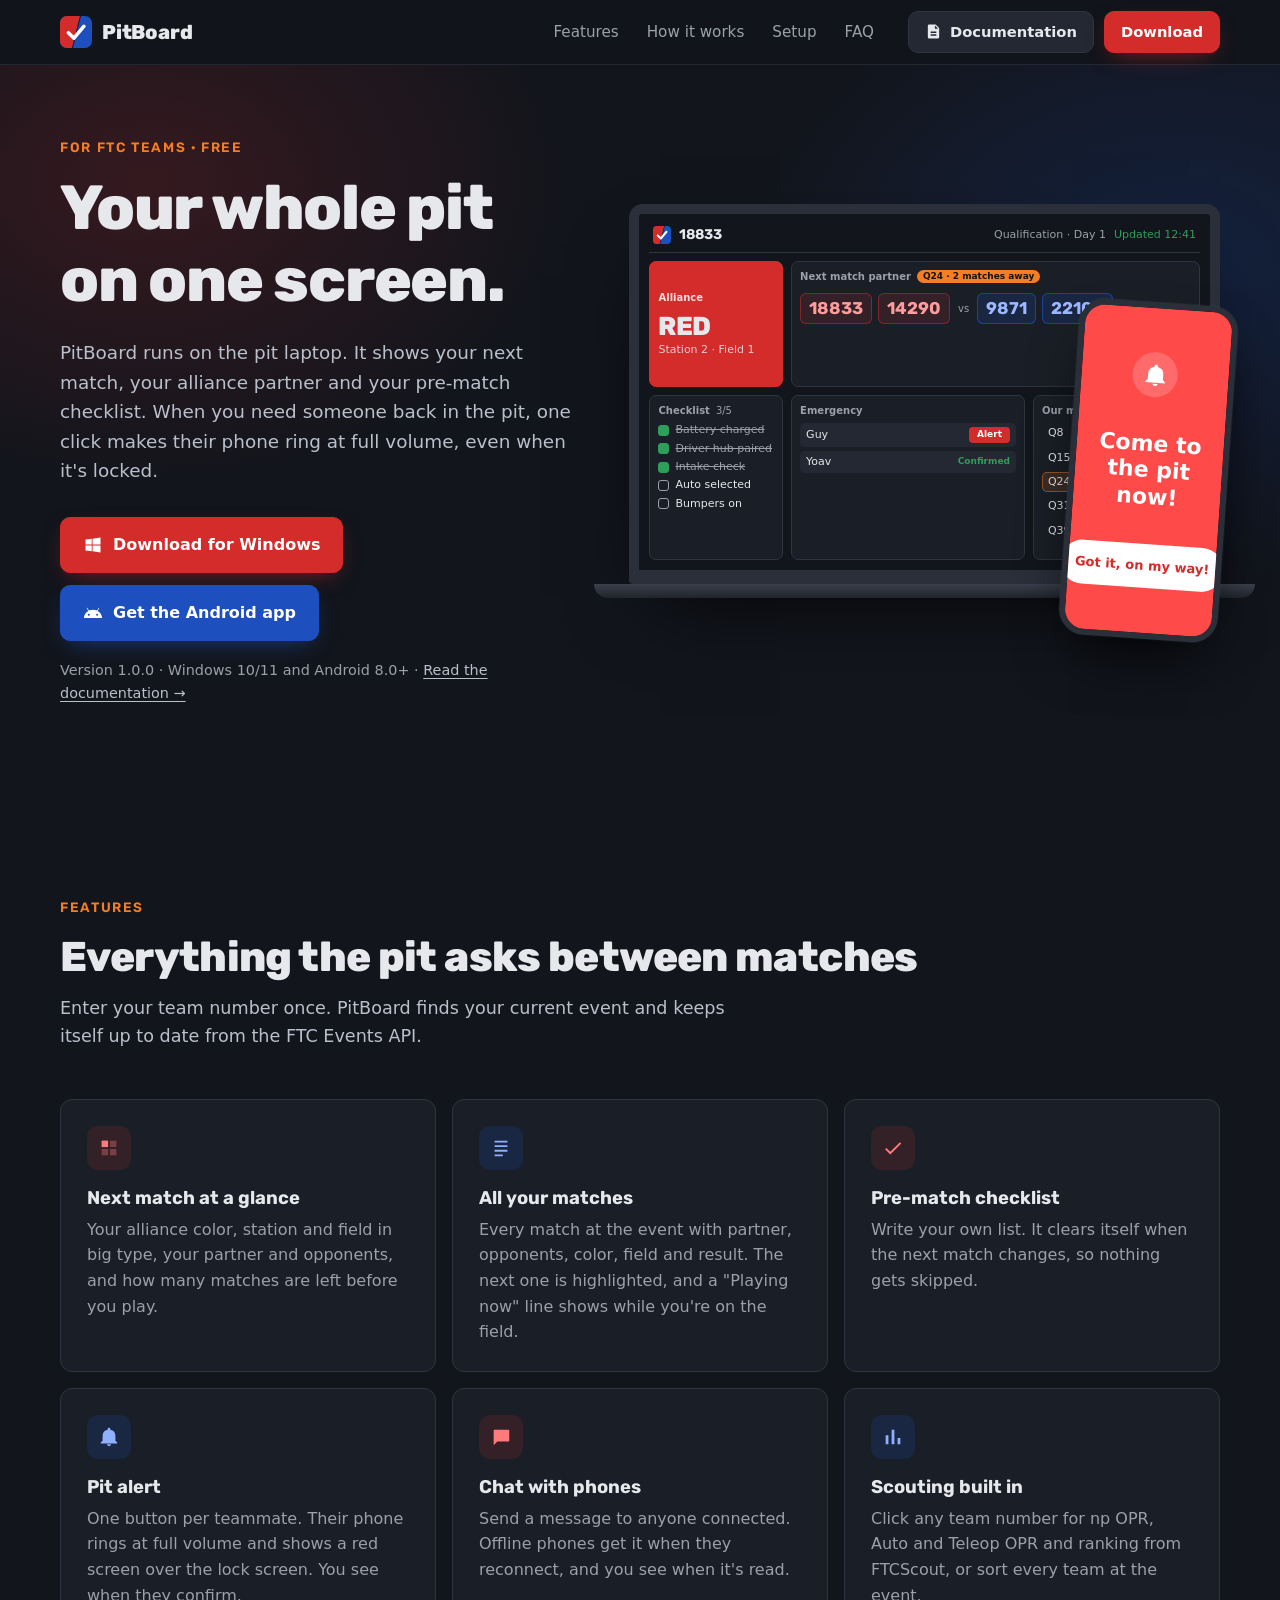
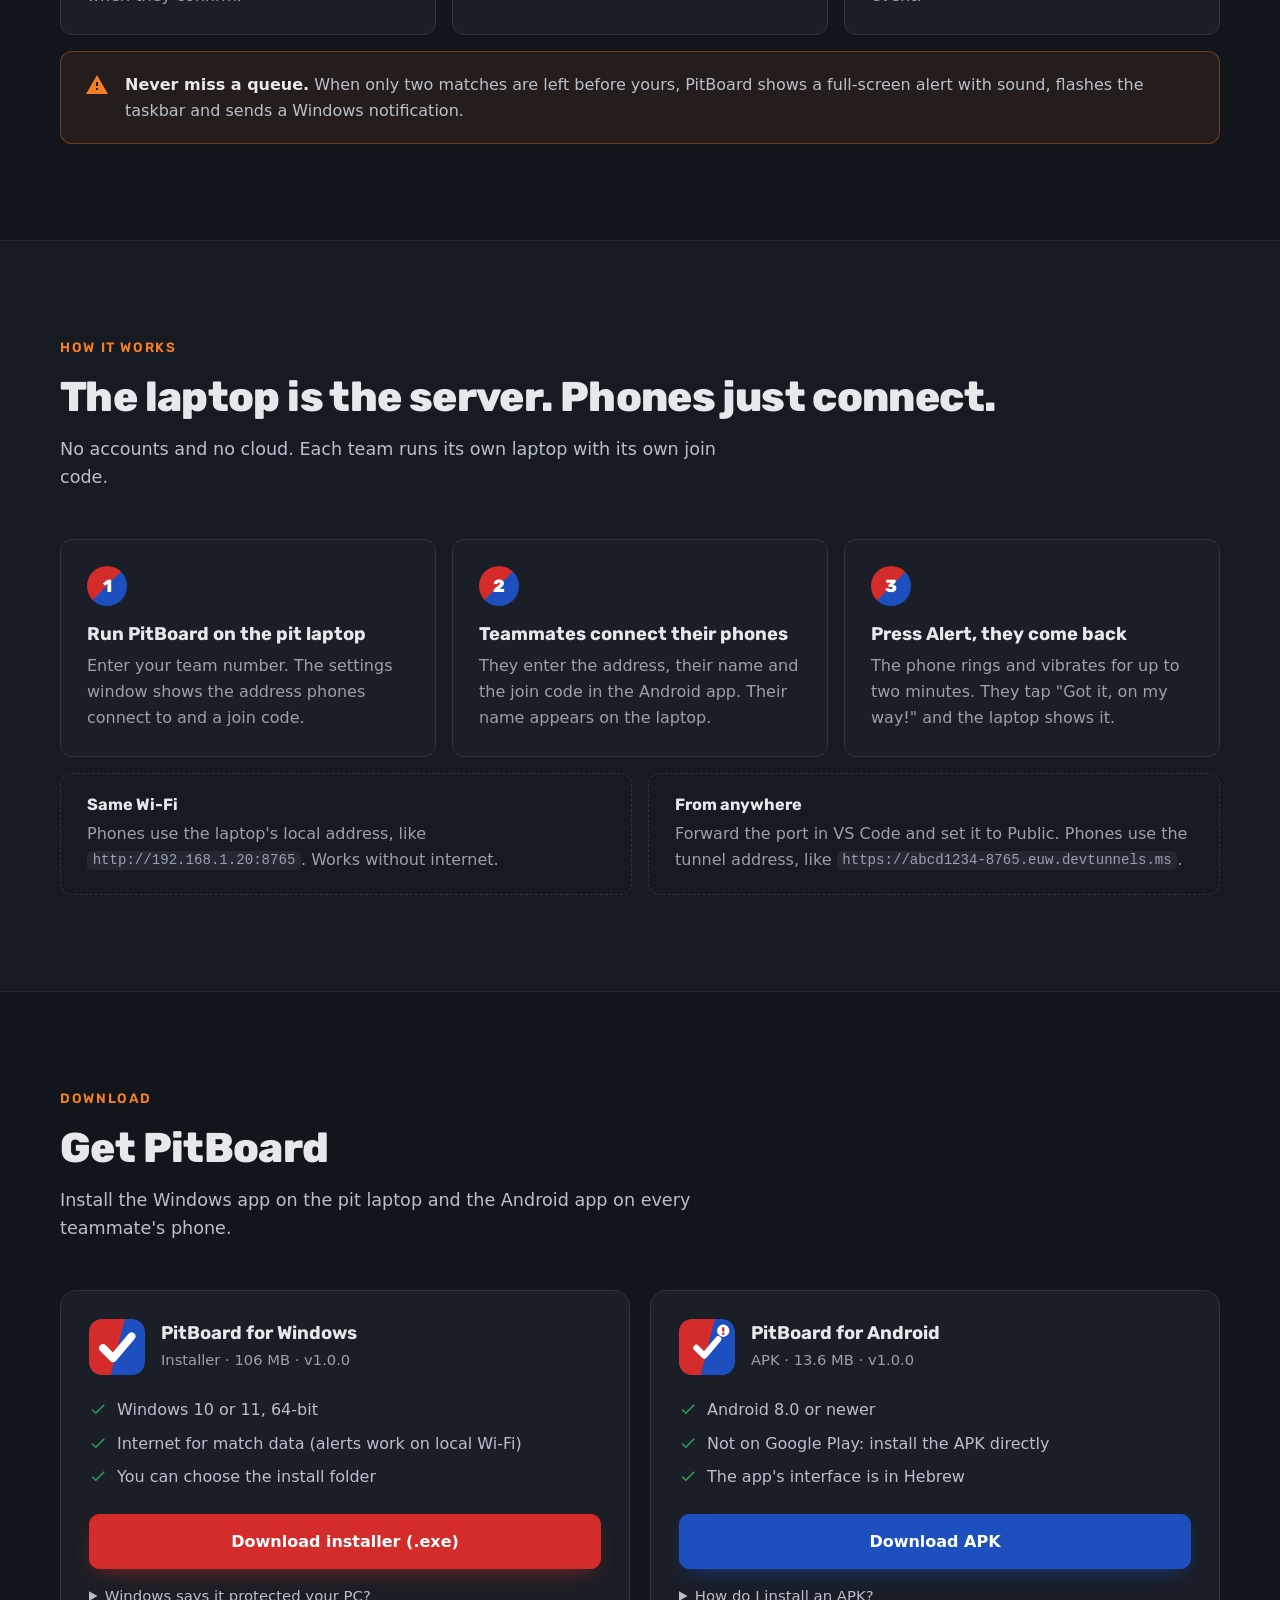
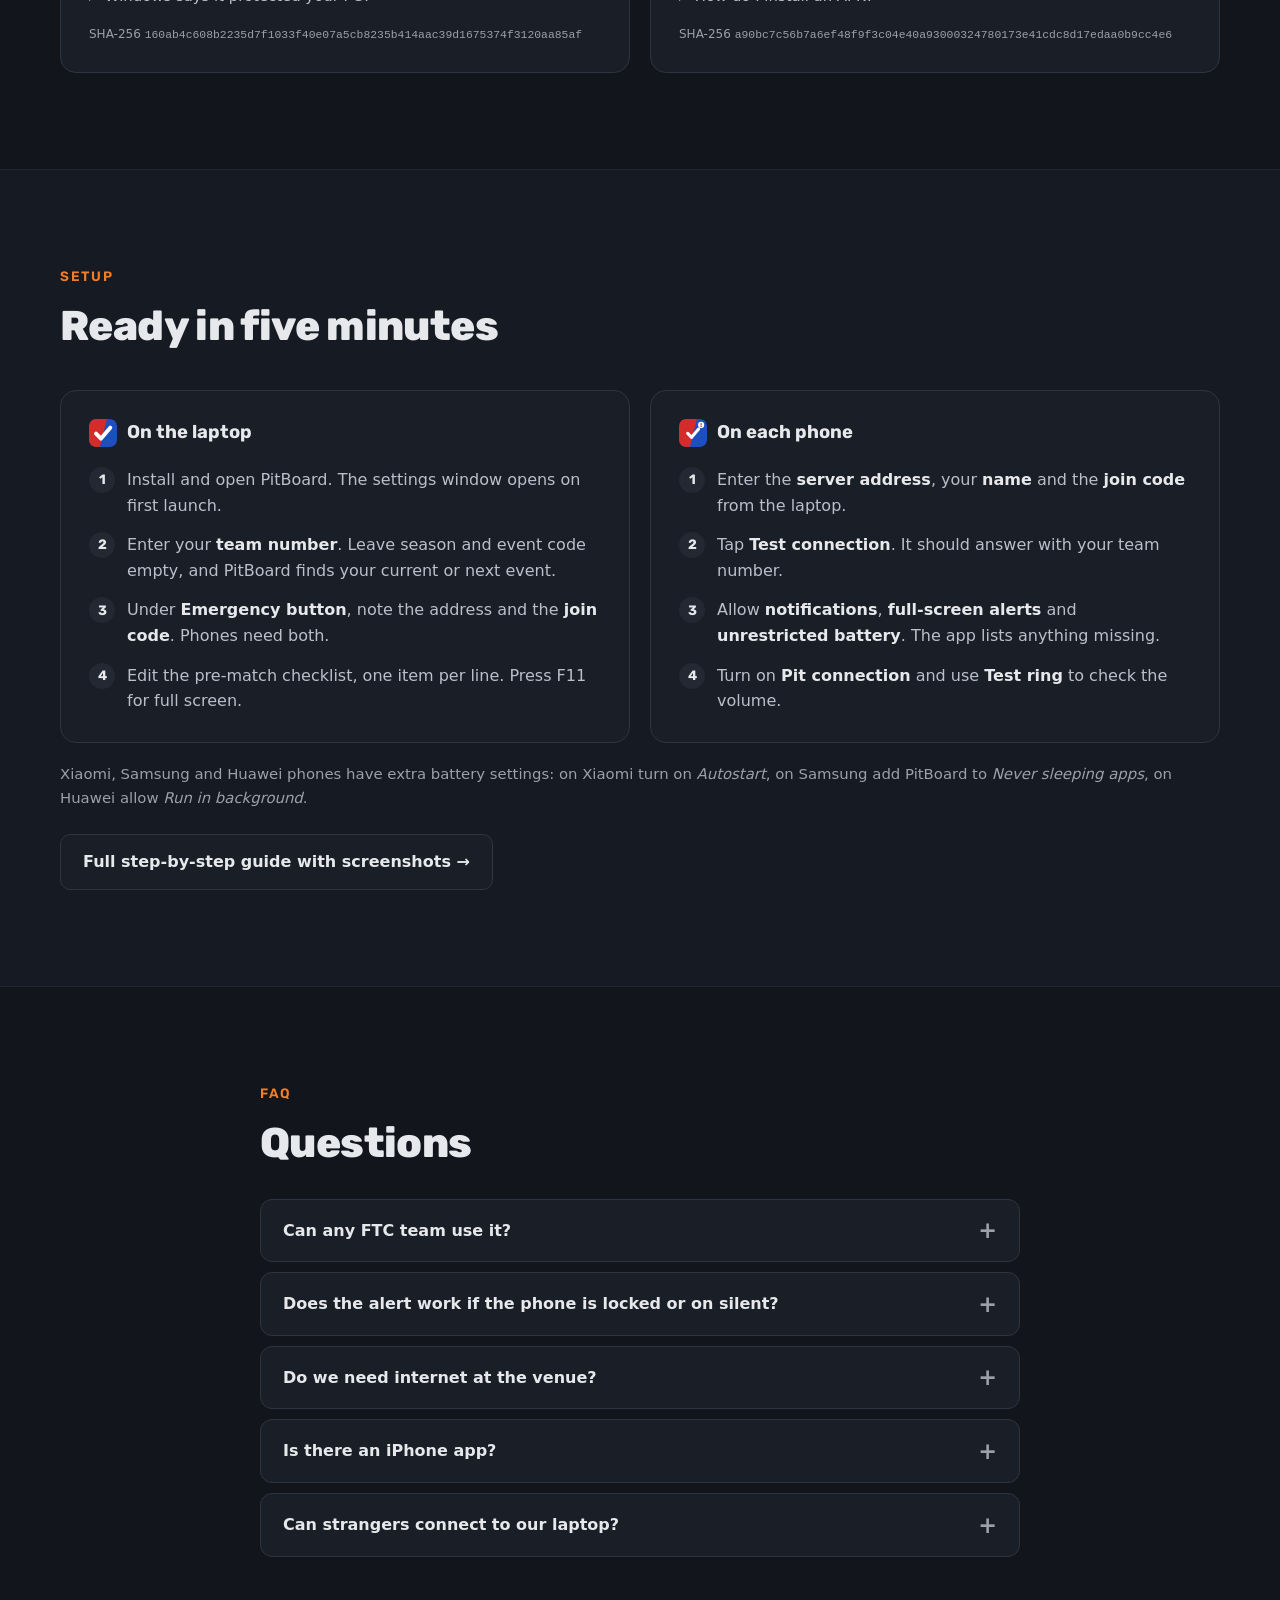
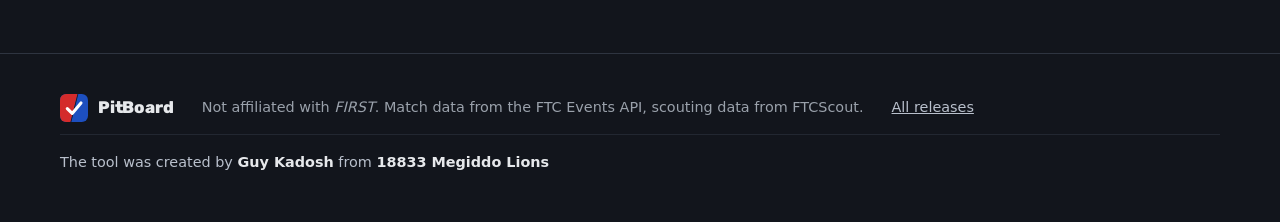
==== index.html @ f54846e7 "Count downloads in Supabase and center the counter page Each download button click calls count_downl" ====
<!doctype html>
<html lang="en">
<head>
  <meta charset="utf-8" />
  <meta name="viewport" content="width=device-width, initial-scale=1" />
  <title>PitBoard</title>
  <meta name="description" content="PitBoard is a pit display for FTC teams. It shows your next match on the pit laptop and rings a teammate's phone when you need them back in the pit." />
  <meta name="theme-color" content="#12151c" />
  <meta property="og:title" content="PitBoard" />
  <meta property="og:description" content="Next match, checklist and pit alerts for FTC teams. Windows app + Android app." />
  <meta property="og:type" content="website" />
  <link rel="icon" href="assets/logo-mark.svg" type="image/svg+xml" />
  <link rel="preload" href="assets/fonts/rubik-latin.woff2" as="font" type="font/woff2" crossorigin />
  <link rel="stylesheet" href="styles.css?v=3" />
  <script src="main.js?v=4" defer></script>
</head>
<body>
  <a class="skip" href="#main">Skip to content</a>

  <header class="nav">
    <div class="wrap nav-inner">
      <a class="brand" href="#top" aria-label="PitBoard home">
        <img src="assets/logo-mark.svg" alt="" width="32" height="32" />
        <span>PitBoard</span>
      </a>
      <nav aria-label="Main">
        <ul class="nav-links">
          <li><a href="#features">Features</a></li>
          <li><a href="#how">How it works</a></li>
          <li><a href="#setup">Setup</a></li>
          <li><a href="#faq">FAQ</a></li>
        </ul>
      </nav>
      <a class="btn btn-small btn-docs" href="docs/" aria-label="Documentation">
        <svg class="btn-icon" viewBox="0 0 24 24" aria-hidden="true"><path d="M6 2h9l5 5v13a2 2 0 0 1-2 2H6a2 2 0 0 1-2-2V4a2 2 0 0 1 2-2zm8 1.5V8h4.5zM8 12v2h8v-2zm0 4v2h8v-2z"/></svg>
        <span>Documentation</span>
      </a>
      <a class="btn btn-small btn-red" href="#download">Download</a>
    </div>
  </header>

  <main id="main">
    <section class="hero" id="top">
      <div class="wrap hero-inner">
        <div class="hero-copy">
          <p class="eyebrow">For FTC teams · Free</p>
          <h1>Your whole pit on one&nbsp;screen.</h1>
          <p class="lede">
            PitBoard runs on the pit laptop. It shows your next match, your alliance partner and your
            pre-match checklist. When you need someone back in the pit, one click makes their phone ring
            at full volume, even when it's locked.
          </p>
          <div class="hero-actions">
            <a class="btn btn-red" data-platform="windows" data-count="windows" href="https://github.com/guyka2212/pitboard-website/releases/latest/download/PitBoard-Setup-Windows.exe">
              <svg class="btn-icon" viewBox="0 0 24 24" aria-hidden="true"><path d="M3 5.5 10.5 4.5v7H3zM11.5 4.4 21 3v8.5h-9.5zM3 12.5h7.5v7L3 18.5zM11.5 12.5H21V21l-9.5-1.4z"/></svg>
              Download for Windows
            </a>
            <a class="btn btn-blue" data-platform="android" data-count="android" href="https://github.com/guyka2212/pitboard-website/releases/latest/download/PitBoard-Android.apk">
              <svg class="btn-icon" viewBox="0 0 24 24" aria-hidden="true"><path d="M17.6 9.48l1.84-3.18a.4.4 0 0 0-.69-.4l-1.86 3.22a11.4 11.4 0 0 0-9.78 0L5.25 5.9a.4.4 0 0 0-.69.4L6.4 9.48A10.8 10.8 0 0 0 1 18h22a10.8 10.8 0 0 0-5.4-8.52zM7 15.25a1.25 1.25 0 1 1 0-2.5 1.25 1.25 0 0 1 0 2.5zm10 0a1.25 1.25 0 1 1 0-2.5 1.25 1.25 0 0 1 0 2.5z"/></svg>
              Get the Android app
            </a>
          </div>
          <p class="hero-note">Version 1.0.0 · Windows 10/11 and Android 8.0+ · <a href="docs/">Read the documentation →</a></p>
        </div>

        <figure class="hero-visual">
          <div class="laptop" aria-hidden="true">
            <div class="laptop-screen">
              <div class="mock">
                <div class="mock-top">
                  <img src="assets/logo-mark.svg" alt="" />
                  <b>18833</b>
                  <span class="mock-event">Qualification · Day 1</span>
                  <span class="mock-live">Updated 12:41</span>
                </div>
                <div class="mock-grid">
                  <div class="mp mp-alliance">
                    <small>Alliance</small>
                    <strong>RED</strong>
                    <em>Station 2 · Field 1</em>
                  </div>
                  <div class="mp mp-partner">
                    <small>Next match partner <span class="pill">Q24 · 2 matches away</span></small>
                    <div class="mock-teams">
                      <span class="t t-red">18833</span><span class="t t-red">14290</span>
                      <span class="vs">vs</span>
                      <span class="t t-blue">9871</span><span class="t t-blue">22105</span>
                    </div>
                  </div>
                  <div class="mp mp-check">
                    <small>Checklist <span class="muted">3/5</span></small>
                    <ul>
                      <li class="done">Battery charged</li>
                      <li class="done">Driver hub paired</li>
                      <li class="done">Intake check</li>
                      <li>Auto selected</li>
                      <li>Bumpers on</li>
                    </ul>
                  </div>
                  <div class="mp mp-emerg">
                    <small>Emergency</small>
                    <ul>
                      <li><span>Guy</span><span class="mock-alert ringing">Alert</span></li>
                      <li><span>Yoav</span><span class="mock-ok">Confirmed</span></li>
                    </ul>
                  </div>
                  <div class="mp mp-matches">
                    <small>Our matches</small>
                    <ol>
                      <li><span>Q8</span><i class="dot dot-blue"></i><b class="win">W</b></li>
                      <li><span>Q15</span><i class="dot dot-red"></i><b class="loss">L</b></li>
                      <li class="next"><span>Q24</span><i class="dot dot-red"></i><b>Next</b></li>
                      <li><span>Q31</span><i class="dot dot-blue"></i><b></b></li>
                      <li><span>Q39</span><i class="dot dot-red"></i><b></b></li>
                    </ol>
                  </div>
                </div>
              </div>
            </div>
            <div class="laptop-base"></div>
          </div>

          <div class="phone" aria-hidden="true">
            <div class="phone-screen">
              <div class="phone-flash"></div>
              <div class="phone-content">
                <span class="phone-bell">
                  <svg viewBox="0 0 24 24"><path d="M12 22a2.5 2.5 0 0 0 2.45-2h-4.9A2.5 2.5 0 0 0 12 22zm7-6V11a7 7 0 0 0-5.5-6.84V3.5a1.5 1.5 0 0 0-3 0v.66A7 7 0 0 0 5 11v5l-2 2v1h18v-1z"/></svg>
                </span>
                <p class="phone-msg">Come to the pit now!</p>
                <span class="phone-btn">Got it, on my way!</span>
              </div>
            </div>
          </div>
          <figcaption class="sr-only">
            The PitBoard dashboard on a laptop next to a phone showing a full-screen red pit alert.
          </figcaption>
        </figure>
      </div>
    </section>

    <section class="section" id="features" aria-labelledby="features-title">
      <div class="wrap">
        <p class="eyebrow">Features</p>
        <h2 id="features-title">Everything the pit asks between matches</h2>
        <p class="section-lede">Enter your team number once. PitBoard finds your current event and keeps itself up to date from the FTC Events API.</p>

        <div class="features">
          <article class="feature">
            <span class="feature-icon fi-red"><svg viewBox="0 0 24 24" aria-hidden="true"><path d="M4 4h7v7H4zM13 4h7v7h-7zM4 13h7v7H4zM13 13h7v7h-7z" opacity=".35"/><path d="M4 4h7v7H4z"/></svg></span>
            <h3>Next match at a glance</h3>
            <p>Your alliance color, station and field in big type, your partner and opponents, and how many matches are left before you play.</p>
          </article>
          <article class="feature">
            <span class="feature-icon fi-blue"><svg viewBox="0 0 24 24" aria-hidden="true"><path d="M5 4h14v2H5zM5 9h14v2H5zM5 14h14v2H5zM5 19h9v2H5z"/></svg></span>
            <h3>All your matches</h3>
            <p>Every match at the event with partner, opponents, color, field and result. The next one is highlighted, and a "Playing now" line shows while you're on the field.</p>
          </article>
          <article class="feature">
            <span class="feature-icon fi-red"><svg viewBox="0 0 24 24" aria-hidden="true"><path d="M9 16.2 4.8 12l-1.4 1.4L9 19 21 7l-1.4-1.4z"/></svg></span>
            <h3>Pre-match checklist</h3>
            <p>Write your own list. It clears itself when the next match changes, so nothing gets skipped.</p>
          </article>
          <article class="feature">
            <span class="feature-icon fi-blue"><svg viewBox="0 0 24 24" aria-hidden="true"><path d="M12 22a2.5 2.5 0 0 0 2.45-2h-4.9A2.5 2.5 0 0 0 12 22zm7-6V11a7 7 0 0 0-5.5-6.84V3.5a1.5 1.5 0 0 0-3 0v.66A7 7 0 0 0 5 11v5l-2 2v1h18v-1z"/></svg></span>
            <h3>Pit alert</h3>
            <p>One button per teammate. Their phone rings at full volume and shows a red screen over the lock screen. You see when they confirm.</p>
          </article>
          <article class="feature">
            <span class="feature-icon fi-red"><svg viewBox="0 0 24 24" aria-hidden="true"><path d="M4 4h16a1 1 0 0 1 1 1v11a1 1 0 0 1-1 1H8l-4 4V5a1 1 0 0 1 1-1z"/></svg></span>
            <h3>Chat with phones</h3>
            <p>Send a message to anyone connected. Offline phones get it when they reconnect, and you see when it's read.</p>
          </article>
          <article class="feature">
            <span class="feature-icon fi-blue"><svg viewBox="0 0 24 24" aria-hidden="true"><path d="M4 20V10h3v10zM10.5 20V4h3v16zM17 20v-7h3v7z"/></svg></span>
            <h3>Scouting built in</h3>
            <p>Click any team number for np OPR, Auto and Teleop OPR and ranking from FTCScout, or sort every team at the event.</p>
          </article>
        </div>

        <div class="callout">
          <svg viewBox="0 0 24 24" aria-hidden="true"><path d="M12 2 1 21h22zm1 15h-2v-2h2zm0-4h-2V9h2z"/></svg>
          <p><strong>Never miss a queue.</strong> When only two matches are left before yours, PitBoard shows a full-screen alert with sound, flashes the taskbar and sends a Windows notification.</p>
        </div>
      </div>
    </section>

    <section class="section section-alt" id="how" aria-labelledby="how-title">
      <div class="wrap">
        <p class="eyebrow">How it works</p>
        <h2 id="how-title">The laptop is the server. Phones just connect.</h2>
        <p class="section-lede">No accounts and no cloud. Each team runs its own laptop with its own join code.</p>

        <ol class="steps">
          <li class="step">
            <span class="step-num">1</span>
            <h3>Run PitBoard on the pit laptop</h3>
            <p>Enter your team number. The settings window shows the address phones connect to and a join code.</p>
          </li>
          <li class="step">
            <span class="step-num">2</span>
            <h3>Teammates connect their phones</h3>
            <p>They enter the address, their name and the join code in the Android app. Their name appears on the laptop.</p>
          </li>
          <li class="step">
            <span class="step-num">3</span>
            <h3>Press Alert, they come back</h3>
            <p>The phone rings and vibrates for up to two minutes. They tap "Got it, on my way!" and the laptop shows it.</p>
          </li>
        </ol>

        <div class="network">
          <div class="net-card">
            <h3>Same Wi-Fi</h3>
            <p>Phones use the laptop's local address, like <code>http://192.168.1.20:8765</code>. Works without internet.</p>
          </div>
          <div class="net-card">
            <h3>From anywhere</h3>
            <p>Forward the port in VS Code and set it to Public. Phones use the tunnel address, like <code>https://abcd1234-8765.euw.devtunnels.ms</code>.</p>
          </div>
        </div>
      </div>
    </section>

    <section class="section" id="download" aria-labelledby="download-title">
      <div class="wrap">
        <p class="eyebrow">Download</p>
        <h2 id="download-title">Get PitBoard</h2>
        <p class="section-lede">Install the Windows app on the pit laptop and the Android app on every teammate's phone.</p>

        <div class="downloads">
          <article class="dl" data-platform="windows">
            <header class="dl-head">
              <img src="assets/windows-icon.svg" alt="" width="56" height="56" />
              <div>
                <h3>PitBoard for Windows</h3>
                <p class="dl-meta">Installer · 106 MB · v1.0.0</p>
              </div>
            </header>
            <ul class="dl-list">
              <li>Windows 10 or 11, 64-bit</li>
              <li>Internet for match data (alerts work on local Wi-Fi)</li>
              <li>You can choose the install folder</li>
            </ul>
            <a class="btn btn-red btn-block" data-count="windows" href="https://github.com/guyka2212/pitboard-website/releases/latest/download/PitBoard-Setup-Windows.exe">Download installer (.exe)</a>
            <details class="dl-help">
              <summary>Windows says it protected your PC?</summary>
              <p>The installer isn't code-signed yet, so SmartScreen may warn you. Click <b>More info</b>, then <b>Run anyway</b>.</p>
            </details>
            <p class="checksum">SHA-256 <code>160ab4c608b2235d7f1033f40e07a5cb8235b414aac39d1675374f3120aa85af</code></p>
          </article>

          <article class="dl" data-platform="android">
            <header class="dl-head">
              <img src="assets/phone-app-icon.svg" alt="" width="56" height="56" />
              <div>
                <h3>PitBoard for Android</h3>
                <p class="dl-meta">APK · 13.6 MB · v1.0.0</p>
              </div>
            </header>
            <ul class="dl-list">
              <li>Android 8.0 or newer</li>
              <li>Not on Google Play: install the APK directly</li>
              <li>The app's interface is in Hebrew</li>
            </ul>
            <a class="btn btn-blue btn-block" data-count="android" href="https://github.com/guyka2212/pitboard-website/releases/latest/download/PitBoard-Android.apk">Download APK</a>
            <details class="dl-help">
              <summary>How do I install an APK?</summary>
              <p>Open the downloaded file. Android asks once to allow installs from your browser; allow it, then tap <b>Install</b>.</p>
            </details>
            <p class="checksum">SHA-256 <code>a90bc7c56b7a6ef48f9f3c04e40a93000324780173e41cdc8d17edaa0b9cc4e6</code></p>
          </article>
        </div>
      </div>
    </section>

    <section class="section section-alt" id="setup" aria-labelledby="setup-title">
      <div class="wrap">
        <p class="eyebrow">Setup</p>
        <h2 id="setup-title">Ready in five minutes</h2>

        <div class="setup">
          <div class="setup-col">
            <h3><img src="assets/windows-icon.svg" alt="" width="28" height="28" /> On the laptop</h3>
            <ol>
              <li>Install and open PitBoard. The settings window opens on first launch.</li>
              <li>Enter your <b>team number</b>. Leave season and event code empty, and PitBoard finds your current or next event.</li>
              <li>Under <b>Emergency button</b>, note the address and the <b>join code</b>. Phones need both.</li>
              <li>Edit the pre-match checklist, one item per line. Press F11 for full screen.</li>
            </ol>
          </div>
          <div class="setup-col">
            <h3><img src="assets/phone-app-icon.svg" alt="" width="28" height="28" /> On each phone</h3>
            <ol>
              <li>Enter the <b>server address</b>, your <b>name</b> and the <b>join code</b> from the laptop.</li>
              <li>Tap <b>Test connection</b>. It should answer with your team number.</li>
              <li>Allow <b>notifications</b>, <b>full-screen alerts</b> and <b>unrestricted battery</b>. The app lists anything missing.</li>
              <li>Turn on <b>Pit connection</b> and use <b>Test ring</b> to check the volume.</li>
            </ol>
          </div>
        </div>
        <p class="setup-note">
          Xiaomi, Samsung and Huawei phones have extra battery settings: on Xiaomi turn on <i>Autostart</i>,
          on Samsung add PitBoard to <i>Never sleeping apps</i>, on Huawei allow <i>Run in background</i>.
        </p>
        <a class="btn btn-docs-wide" href="docs/">Full step-by-step guide with screenshots →</a>
      </div>
    </section>

    <section class="section" id="faq" aria-labelledby="faq-title">
      <div class="wrap wrap-narrow">
        <p class="eyebrow">FAQ</p>
        <h2 id="faq-title">Questions</h2>
        <div class="faq">
          <details>
            <summary>Can any FTC team use it?</summary>
            <p>Yes. Nothing team-specific is built in. Each team enters its own team number on the laptop, and each phone enters its own laptop's address and join code.</p>
          </details>
          <details>
            <summary>Does the alert work if the phone is locked or on silent?</summary>
            <p>Yes. The alert uses the alarm stream, which rings through silent and vibrate mode, and the red screen opens over the lock screen. Allow Do Not Disturb access in the app if you also want it to ring through total silence.</p>
          </details>
          <details>
            <summary>Do we need internet at the venue?</summary>
            <p>Match data comes from the FTC Events API, so the laptop needs internet for the schedule. Alerts and chat work on the local Wi-Fi alone.</p>
          </details>
          <details>
            <summary>Is there an iPhone app?</summary>
            <p>Not yet. The phone app is Android only for now.</p>
          </details>
          <details>
            <summary>Can strangers connect to our laptop?</summary>
            <p>Only if they have your IP address and port, or the tunnel address you're using. On top of that, phones need a join code. PitBoard creates a random one by default, and you can change it or remove it in the settings.</p>
          </details>
        </div>
      </div>
    </section>
  </main>

  <footer class="footer">
    <div class="wrap footer-inner">
      <div class="brand brand-footer">
        <img src="assets/logo-mark.svg" alt="" width="28" height="28" />
        <span>PitBoard</span>
      </div>
      <p>Not affiliated with <i>FIRST</i>. Match data from the FTC Events API, scouting data from FTCScout.</p>
      <p><a href="https://github.com/guyka2212/pitboard-website/releases">All releases</a></p>
      <p class="credit">The tool was created by <strong>Guy Kadosh</strong> from <strong>18833 Megiddo Lions</strong></p>
    </div>
  </footer>
</body>
</html>
---- styles.css ----
@font-face {
  font-family: 'Rubik';
  src: url('assets/fonts/rubik-latin.woff2') format('woff2');
  font-weight: 300 900;
  font-display: swap;
}

:root {
  /* red, blue and background come from the PitBoard logo */
  --bg: #12151c;
  --bg-alt: #161a22;
  --surface: #1a1e26;
  --surface-2: #232832;
  --line: #2e3440;
  --text: #e6e8eb;
  --muted: #9aa1ab;
  --tagline: #b9c0cc;
  --red: #d42b2b;
  --red-strong: #a61f1f;
  --red-soft: rgba(212, 43, 43, 0.14);
  --blue: #1d4fbf;
  --blue-strong: #173f99;
  --blue-soft: rgba(29, 79, 191, 0.18);
  --green: #2e9e5b;
  --accent: #f57e25;
  --radius: 12px;
  --display: 'Rubik', 'Segoe UI', system-ui, sans-serif;
  color-scheme: dark;
}

* { box-sizing: border-box; }

html { scroll-behavior: smooth; scroll-padding-top: 72px; }

body {
  margin: 0;
  background: var(--bg);
  color: var(--text);
  font: 16px/1.6 'Segoe UI', system-ui, -apple-system, Roboto, Arial, sans-serif;
  -webkit-font-smoothing: antialiased;
  overflow-x: hidden;
}

img, svg { display: block; }
a { color: inherit; }
:focus-visible { outline: 2px solid var(--accent); outline-offset: 3px; border-radius: 4px; }

h1, h2, h3 { font-family: var(--display); margin: 0; line-height: 1.15; }
h1 { font-size: clamp(2.4rem, 5.2vw, 3.9rem); font-weight: 800; letter-spacing: -0.02em; }
h2 { font-size: clamp(1.8rem, 3.4vw, 2.6rem); font-weight: 800; letter-spacing: -0.015em; }
h3 { font-size: 1.15rem; font-weight: 700; }

code {
  font-family: Consolas, 'Cascadia Mono', ui-monospace, monospace;
  font-size: 0.88em;
  background: var(--surface-2);
  padding: 0.1em 0.4em;
  border-radius: 5px;
  overflow-wrap: anywhere;
}

.wrap { width: min(1160px, 100% - 32px); margin-inline: auto; }
.wrap-narrow { width: min(760px, 100% - 32px); }

.sr-only {
  position: absolute; width: 1px; height: 1px; padding: 0; margin: -1px;
  overflow: hidden; clip: rect(0 0 0 0); white-space: nowrap; border: 0;
}

.skip {
  position: absolute; left: 16px; top: -48px; z-index: 100;
  background: var(--accent); color: #000; padding: 8px 14px; border-radius: 6px; font-weight: 600;
}
.skip:focus { top: 12px; }

/* buttons */
.btn {
  display: inline-flex; align-items: center; justify-content: center; gap: 10px;
  padding: 14px 22px;
  border-radius: 10px;
  font-weight: 600; font-size: 1rem;
  text-decoration: none;
  background: var(--surface-2);
  border: 1px solid var(--line);
  transition: background-color 0.15s, transform 0.15s, box-shadow 0.15s;
}
.btn:hover { transform: translateY(-1px); }
.btn-small { padding: 8px 16px; font-size: 0.92rem; background: var(--surface-2); }
.btn-small:hover { background: var(--line); }
.btn-red { background: var(--red); border-color: var(--red); color: #fff; box-shadow: 0 8px 24px -10px rgba(212, 43, 43, 0.7); }
.btn-red:hover { background: var(--red-strong); }
.btn-blue { background: var(--blue); border-color: var(--blue); color: #fff; box-shadow: 0 8px 24px -10px rgba(29, 79, 191, 0.8); }
.btn-blue:hover { background: var(--blue-strong); }
.btn-block { width: 100%; }
.btn-icon { width: 20px; height: 20px; fill: currentColor; flex: none; }

/* nav */
.nav {
  position: sticky; top: 0; z-index: 50;
  background: rgba(18, 21, 28, 0.82);
  backdrop-filter: blur(12px);
  -webkit-backdrop-filter: blur(12px);
  border-bottom: 1px solid rgba(46, 52, 64, 0.6);
}
.nav-inner { display: flex; align-items: center; gap: 10px; height: 64px; }
.brand {
  display: flex; align-items: center; gap: 10px;
  text-decoration: none;
  font-family: var(--display); font-weight: 800; font-size: 1.25rem; letter-spacing: -0.01em;
}
.nav nav { margin-left: auto; margin-right: 12px; }
.btn-docs { gap: 8px; }
.btn-docs .btn-icon { width: 17px; height: 17px; }
.btn-docs-wide { margin-top: 24px; background: var(--surface); }
.btn-docs-wide:hover { background: var(--surface-2); }
.hero-note a { color: var(--tagline); text-underline-offset: 3px; }
.hero-note a:hover { color: var(--text); }
.nav-links { display: flex; gap: 4px; list-style: none; margin: 0; padding: 0; }
.nav-links a {
  display: block; padding: 8px 12px; border-radius: 8px;
  color: var(--muted); text-decoration: none; font-size: 0.95rem;
}
.nav-links a:hover { color: var(--text); background: var(--surface); }

/* hero */
.hero {
  position: relative;
  padding: 72px 0 96px;
  overflow: hidden;
}
.hero::before {
  content: '';
  position: absolute; inset: -20% -10% auto;
  height: 120%;
  background:
    radial-gradient(40% 50% at 18% 30%, rgba(212, 43, 43, 0.18), transparent 70%),
    radial-gradient(40% 50% at 85% 40%, rgba(29, 79, 191, 0.22), transparent 70%);
  pointer-events: none;
}
.hero-inner {
  position: relative;
  display: grid;
  grid-template-columns: minmax(0, 1fr) minmax(0, 1.15fr);
  gap: 56px;
  align-items: center;
}
.eyebrow {
  margin: 0 0 14px;
  font-family: var(--display);
  font-weight: 600; font-size: 0.85rem;
  letter-spacing: 0.12em; text-transform: uppercase;
  color: var(--accent);
}
.lede { margin: 22px 0 32px; font-size: 1.15rem; color: var(--tagline); max-width: 34em; }
.hero-actions { display: flex; flex-wrap: wrap; gap: 12px; }
.hero-note { margin: 18px 0 0; color: var(--muted); font-size: 0.9rem; }

.hero-visual { position: relative; margin: 0; padding: 0 0 40px 0; }

.laptop { width: 100%; }
.laptop-screen {
  background: #0b0d12;
  border: 10px solid #2a2f3a;
  border-bottom-width: 14px;
  border-radius: 14px 14px 4px 4px;
  box-shadow: 0 40px 80px -30px rgba(0, 0, 0, 0.9);
  overflow: hidden;
}
.laptop-base {
  height: 14px; margin: 0 -6%;
  background: linear-gradient(#3a404c, #20242c);
  border-radius: 0 0 18px 18px;
}

.mock { background: var(--bg); font-size: 11px; line-height: 1.3; padding: 10px; aspect-ratio: 16 / 10; display: flex; flex-direction: column; gap: 8px; }
.mock-top { display: flex; align-items: center; gap: 8px; padding: 2px 4px 8px; border-bottom: 1px solid var(--line); }
.mock-top img { width: 18px; height: 18px; }
.mock-top b { font-family: var(--display); font-size: 14px; }
.mock-event { color: var(--muted); margin-left: auto; }
.mock-live { color: var(--green); }
.mock-grid {
  flex: 1; min-height: 0;
  display: grid;
  grid-template-columns: 0.8fr 1.4fr 1fr;
  grid-template-rows: 1fr 1.3fr;
  gap: 8px;
}
.mp {
  background: var(--surface);
  border: 1px solid var(--line);
  border-radius: 7px;
  padding: 8px;
  min-width: 0; overflow: hidden;
}
.mp small { display: flex; align-items: center; gap: 6px; color: var(--muted); font-weight: 600; font-size: 10px; margin-bottom: 6px; white-space: nowrap; }
.mp ul, .mp ol { list-style: none; margin: 0; padding: 0; display: grid; gap: 4px; }
.mp-alliance { background: var(--red); border-color: var(--red); display: flex; flex-direction: column; justify-content: center; }
.mp-alliance small { color: rgba(255, 255, 255, 0.85); }
.mp-alliance strong { font-family: var(--display); font-size: 26px; font-weight: 800; letter-spacing: -0.02em; }
.mp-alliance em { font-style: normal; opacity: 0.85; }
.mp-partner { grid-column: 2 / 4; }
.pill { background: var(--accent); color: #1a1000; padding: 1px 6px; border-radius: 999px; font-size: 9px; font-weight: 700; }
.muted { color: var(--muted); font-weight: 500; }
.mock-teams { display: flex; align-items: center; gap: 6px; flex-wrap: wrap; margin-top: 10px; }
.t { font-family: var(--display); font-weight: 700; font-size: 17px; padding: 4px 9px; border-radius: 6px; }
.t-red { background: var(--red-soft); color: #ff9c9c; box-shadow: inset 0 0 0 1px rgba(212, 43, 43, 0.5); }
.t-blue { background: var(--blue-soft); color: #9db8ff; box-shadow: inset 0 0 0 1px rgba(29, 79, 191, 0.7); }
.vs { color: var(--muted); font-size: 10px; margin: 0 2px; }
.mp-check li { display: flex; align-items: center; gap: 6px; }
.mp-check li::before { content: ''; width: 9px; height: 9px; border: 1.5px solid var(--muted); border-radius: 3px; flex: none; }
.mp-check li.done { color: var(--muted); text-decoration: line-through; }
.mp-check li.done::before { background: var(--green); border-color: var(--green); }
.mp-emerg li { display: flex; align-items: center; justify-content: space-between; gap: 6px; background: var(--surface-2); padding: 4px 6px; border-radius: 5px; }
.mock-alert { background: var(--red); color: #fff; font-weight: 700; font-size: 9px; padding: 2px 8px; border-radius: 4px; }
.mock-alert.ringing { animation: ring-btn 1.6s ease-in-out infinite; }
.mock-ok { color: var(--green); font-weight: 600; font-size: 9px; }
.mp-matches li { display: grid; grid-template-columns: 1fr auto auto; align-items: center; gap: 6px; padding: 3px 6px; border-radius: 5px; }
.mp-matches li.next { background: rgba(245, 126, 37, 0.15); box-shadow: inset 0 0 0 1px rgba(245, 126, 37, 0.5); }
.mp-matches li.next b { color: var(--accent); }
.dot { width: 8px; height: 8px; border-radius: 50%; }
.dot-red { background: var(--red); }
.dot-blue { background: var(--blue); }
.win { color: var(--green); }
.loss { color: #ff8a93; }

.phone {
  position: absolute;
  right: -8px; bottom: 0;
  width: 27%;
  min-width: 120px;
  aspect-ratio: 9 / 19;
  background: #0b0d12;
  border: 6px solid #2a2f3a;
  border-radius: 26px;
  box-shadow: 0 30px 60px -20px rgba(0, 0, 0, 0.9), 0 0 0 1px rgba(255, 255, 255, 0.04);
  overflow: hidden;
  transform: rotate(4deg);
}
.phone-screen { position: relative; height: 100%; background: var(--red); }
.phone-flash { position: absolute; inset: 0; background: #ff4a4a; animation: flash 1.2s steps(1) infinite; }
.phone-content {
  position: relative;
  height: 100%;
  display: flex; flex-direction: column; align-items: center; justify-content: center;
  gap: 12%;
  padding: 14% 10%;
  text-align: center;
}
.phone-bell { width: 38%; aspect-ratio: 1; display: grid; place-items: center; background: rgba(255, 255, 255, 0.18); border-radius: 50%; animation: shake 0.6s ease-in-out infinite; }
.phone-bell svg { width: 58%; fill: #fff; }
.phone-msg { margin: 0; font-weight: 800; font-size: clamp(14px, 1.9vw, 22px); line-height: 1.2; color: #fff; }
.phone-btn { background: #fff; color: var(--red); font-weight: 800; font-size: clamp(10px, 1.1vw, 13px); padding: 10% 12%; border-radius: 999px; white-space: nowrap; }

@keyframes flash { 50% { opacity: 0; } }
@keyframes shake { 0%, 100% { transform: rotate(0); } 25% { transform: rotate(-12deg); } 75% { transform: rotate(12deg); } }
@keyframes ring-btn { 0%, 100% { box-shadow: 0 0 0 0 rgba(212, 43, 43, 0.7); } 50% { box-shadow: 0 0 0 5px rgba(212, 43, 43, 0); } }

/* sections */
.section { padding: 96px 0; }
.section-alt { background: var(--bg-alt); border-block: 1px solid rgba(46, 52, 64, 0.5); }
.section-lede { margin: 14px 0 0; color: var(--tagline); font-size: 1.1rem; max-width: 40em; }

.features {
  display: grid;
  grid-template-columns: repeat(3, minmax(0, 1fr));
  gap: 16px;
  margin-top: 48px;
}
.feature {
  background: var(--surface);
  border: 1px solid var(--line);
  border-radius: var(--radius);
  padding: 26px;
  transition: border-color 0.2s, transform 0.2s;
}
.feature:hover { border-color: #3d4554; transform: translateY(-2px); }
.feature h3 { margin: 18px 0 8px; }
.feature p { margin: 0; color: var(--muted); }
.feature-icon { width: 44px; height: 44px; border-radius: 11px; display: grid; place-items: center; }
.feature-icon svg { width: 22px; height: 22px; fill: currentColor; }
.fi-red { background: var(--red-soft); color: #ff7b7b; }
.fi-blue { background: var(--blue-soft); color: #8fb0ff; }

.callout {
  display: flex; gap: 16px; align-items: flex-start;
  margin-top: 16px;
  padding: 20px 24px;
  border-radius: var(--radius);
  background: rgba(245, 126, 37, 0.08);
  border: 1px solid rgba(245, 126, 37, 0.35);
}
.callout svg { width: 24px; height: 24px; flex: none; fill: var(--accent); margin-top: 1px; }
.callout p { margin: 0; color: var(--tagline); }
.callout strong { color: var(--text); }

.steps {
  list-style: none; padding: 0; margin: 48px 0 0;
  display: grid; grid-template-columns: repeat(3, minmax(0, 1fr)); gap: 16px;
  counter-reset: none;
}
.step {
  position: relative;
  padding: 26px;
  border-radius: var(--radius);
  background: var(--surface);
  border: 1px solid var(--line);
}
.step h3 { margin: 18px 0 8px; }
.step p { margin: 0; color: var(--muted); }
.step-num {
  display: grid; place-items: center;
  width: 40px; height: 40px; border-radius: 50%;
  font-family: var(--display); font-weight: 800; font-size: 1.1rem;
  background: linear-gradient(135deg, var(--red) 0 50%, var(--blue) 50% 100%);
  color: #fff;
}

.network { display: grid; grid-template-columns: repeat(2, minmax(0, 1fr)); gap: 16px; margin-top: 16px; }
.net-card { padding: 22px 26px; border-radius: var(--radius); border: 1px dashed var(--line); }
.net-card h3 { font-size: 1.02rem; margin-bottom: 6px; }
.net-card p { margin: 0; color: var(--muted); }

/* downloads */
.downloads { display: grid; grid-template-columns: repeat(2, minmax(0, 1fr)); gap: 20px; margin-top: 48px; }
.dl {
  display: flex; flex-direction: column;
  padding: 28px;
  border-radius: 16px;
  background: var(--surface);
  border: 1px solid var(--line);
  min-width: 0;
}
.dl.is-yours { border-color: #4a5366; box-shadow: 0 0 0 1px #4a5366, 0 20px 50px -30px rgba(0, 0, 0, 0.9); }
.dl-head { display: flex; align-items: center; gap: 16px; }
.dl-head img { border-radius: 13px; }
.dl-meta { margin: 4px 0 0; color: var(--muted); font-size: 0.92rem; }
.dl-yours { display: block; margin-top: 2px; font-family: inherit; font-size: 0.72rem; font-weight: 600; color: var(--accent); vertical-align: middle; }
.dl-list { margin: 22px 0 24px; padding: 0; list-style: none; display: grid; gap: 8px; flex: 1; }
.dl-list li { display: flex; gap: 10px; color: var(--tagline); }
.dl-list li::before {
  content: ''; flex: none; width: 18px; height: 18px; margin-top: 3px;
  background: var(--green);
  -webkit-mask: url("data:image/svg+xml,%3Csvg xmlns='http://www.w3.org/2000/svg' viewBox='0 0 24 24'%3E%3Cpath d='M9 16.2 4.8 12l-1.4 1.4L9 19 21 7l-1.4-1.4z'/%3E%3C/svg%3E") center / contain no-repeat;
          mask: url("data:image/svg+xml,%3Csvg xmlns='http://www.w3.org/2000/svg' viewBox='0 0 24 24'%3E%3Cpath d='M9 16.2 4.8 12l-1.4 1.4L9 19 21 7l-1.4-1.4z'/%3E%3C/svg%3E") center / contain no-repeat;
}
.dl-help { margin-top: 16px; color: var(--muted); font-size: 0.93rem; }
.dl-help summary { cursor: pointer; color: var(--tagline); }
.dl-help p { margin: 8px 0 0; }
.checksum { margin: 16px 0 0; font-size: 0.75rem; color: var(--muted); overflow-wrap: anywhere; }
.checksum code { font-size: 0.95em; background: none; padding: 0; }

/* setup */
.setup { display: grid; grid-template-columns: repeat(2, minmax(0, 1fr)); gap: 20px; margin-top: 40px; }
.setup-col { padding: 28px; border-radius: 16px; background: var(--surface); border: 1px solid var(--line); }
.setup-col h3 { display: flex; align-items: center; gap: 10px; }
.setup-col h3 img { border-radius: 7px; }
.setup-col ol { margin: 20px 0 0; padding: 0; list-style: none; counter-reset: s; display: grid; gap: 14px; }
.setup-col li { counter-increment: s; position: relative; padding-left: 38px; color: var(--tagline); }
.setup-col li::before {
  content: counter(s);
  position: absolute; left: 0; top: 0;
  display: grid; place-items: center;
  width: 26px; height: 26px; border-radius: 50%;
  background: var(--surface-2); color: var(--text);
  font-family: var(--display); font-weight: 700; font-size: 0.85rem;
}
.setup-col b { color: var(--text); font-weight: 600; }
.setup-note { margin: 20px 0 0; color: var(--muted); font-size: 0.93rem; }

/* faq */
.faq { margin-top: 32px; display: grid; gap: 10px; }
.faq details { border: 1px solid var(--line); border-radius: var(--radius); background: var(--surface); }
.faq summary {
  cursor: pointer; list-style: none;
  padding: 18px 22px;
  font-weight: 600;
  display: flex; justify-content: space-between; align-items: center; gap: 16px;
}
.faq summary::-webkit-details-marker { display: none; }
.faq summary::after { content: '+'; font-size: 1.4rem; line-height: 1; color: var(--muted); transition: transform 0.2s; }
.faq details[open] summary::after { transform: rotate(45deg); }
.faq p { margin: 0; padding: 0 22px 20px; color: var(--muted); }

/* footer */
.footer { padding: 40px 0 48px; border-top: 1px solid var(--line); color: var(--muted); font-size: 0.9rem; }
.footer-inner { display: flex; flex-wrap: wrap; align-items: center; gap: 12px 28px; }
.footer p { margin: 0; }
.footer a { color: var(--tagline); }
.brand-footer { color: var(--text); font-size: 1.05rem; }
.credit { flex-basis: 100%; padding-top: 16px; border-top: 1px solid rgba(46, 52, 64, 0.6); color: var(--tagline); }
.credit strong { color: var(--text); font-weight: 600; }

/* responsive */
@media (max-width: 960px) {
  .hero { padding-top: 48px; }
  .hero-inner { grid-template-columns: 1fr; gap: 48px; }
  .hero-visual { max-width: 640px; }
  .features { grid-template-columns: repeat(2, minmax(0, 1fr)); }
  .steps { grid-template-columns: 1fr; }
}

@media (max-width: 720px) {
  .nav-links { display: none; }
  .nav .btn-docs { margin-left: auto; }
  .btn-docs span { display: none; }
  .btn-docs::after { content: 'Docs'; }
  .section { padding: 72px 0; }
  .features, .network, .downloads, .setup { grid-template-columns: 1fr; }
  .hero-actions .btn { flex: 1 1 100%; }
  .hero-visual { padding-bottom: 28px; }
  .mock { font-size: 8px; padding: 6px; gap: 5px; }
  .mock-grid { gap: 5px; }
  .mp { padding: 5px; border-radius: 5px; }
  .mp small { font-size: 7px; margin-bottom: 3px; }
  .mp-alliance strong { font-size: 16px; }
  .t { font-size: 11px; padding: 2px 5px; }
  .mock-teams { margin-top: 4px; gap: 4px; }
  .mock-event { display: none; }
  .mock-live { margin-left: auto; }
  .mp ul, .mp ol { gap: 2px; }
  .mock-alert, .mock-ok { font-size: 7px; padding: 1px 4px; }
  .phone { min-width: 96px; border-width: 4px; border-radius: 18px; right: -4px; }
  .phone-msg { font-size: 12px; }
  .phone-btn { font-size: 8px; }
  .dl, .setup-col { padding: 22px; }
}

@media (prefers-reduced-motion: reduce) {
  html { scroll-behavior: auto; }
  .phone-flash, .phone-bell, .mock-alert.ringing { animation: none; }
  .phone-flash { opacity: 0; }
  .btn, .feature { transition: none; }
}
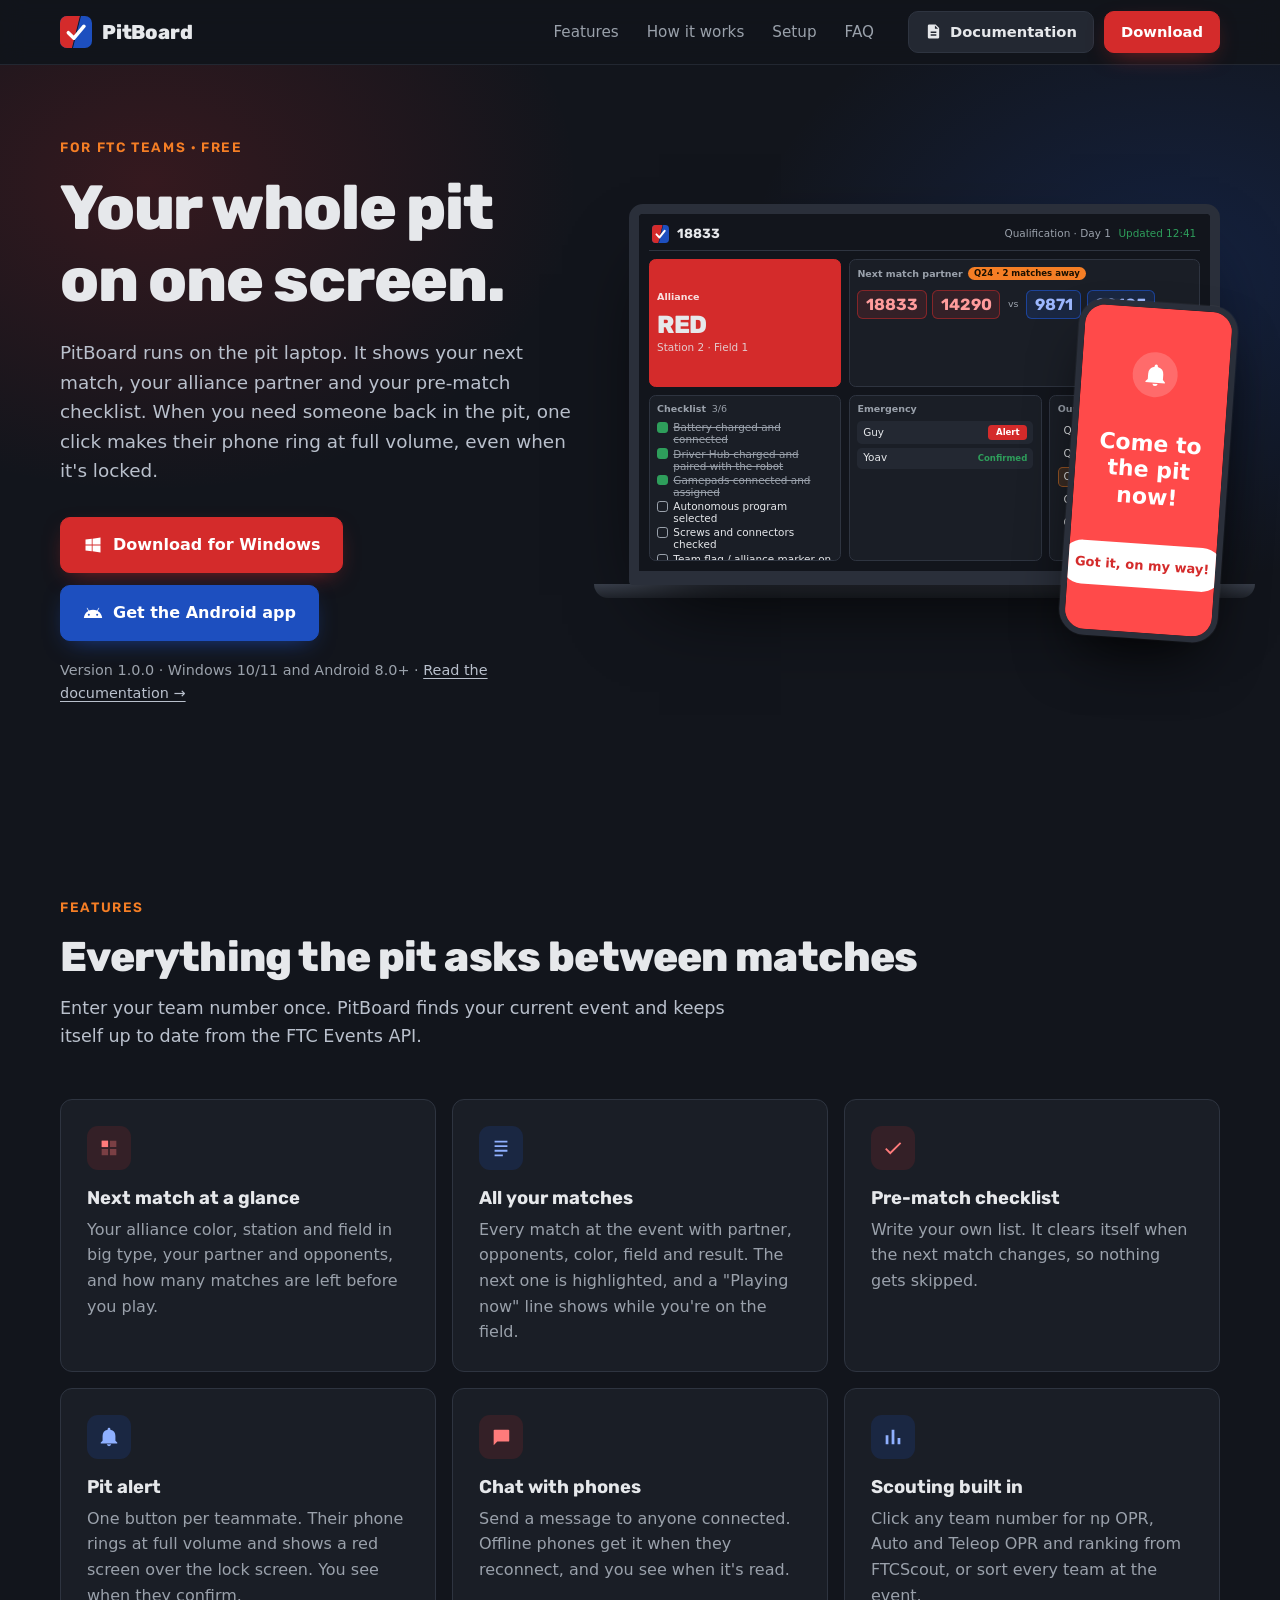
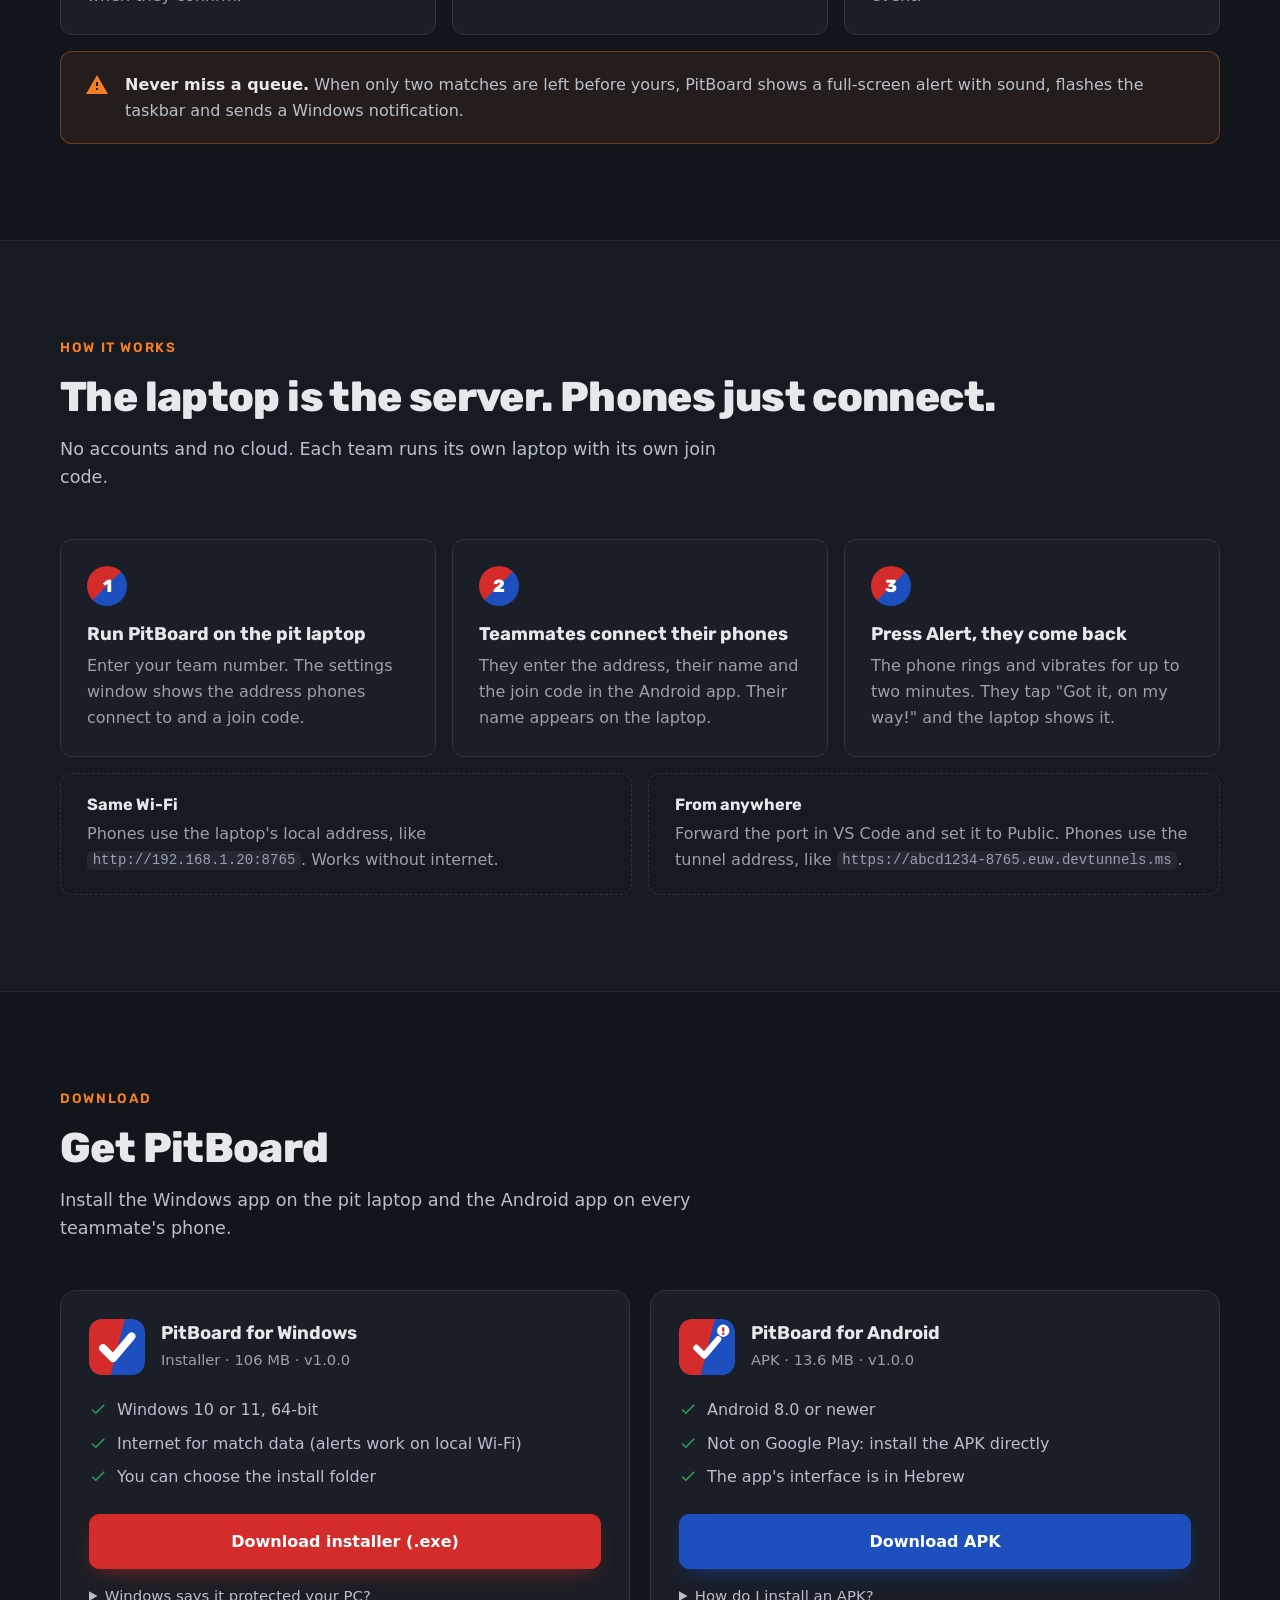
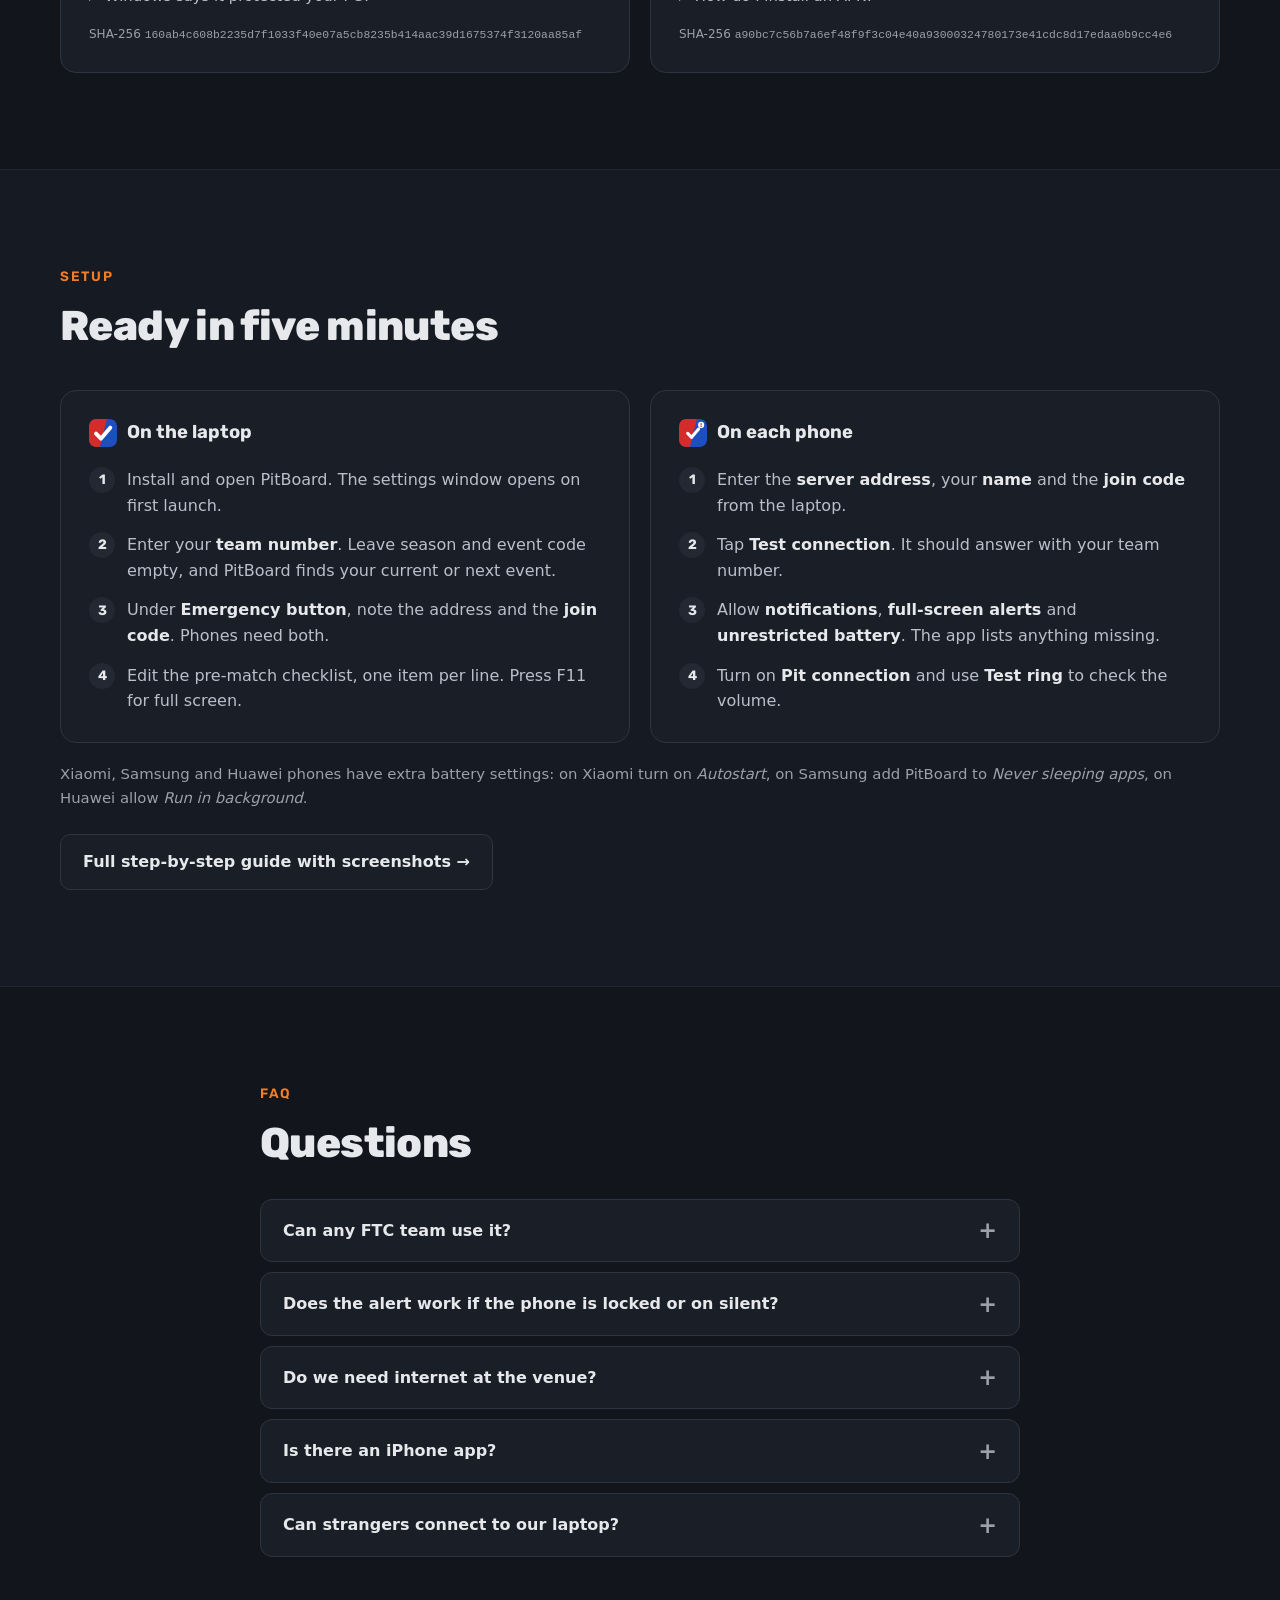
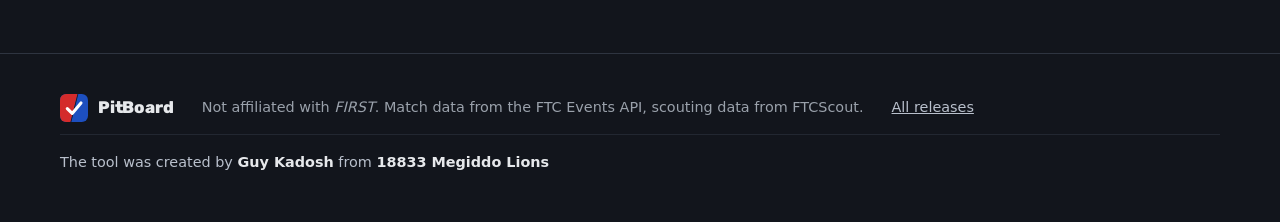
==== commit e7e66445: "Use the app's default checklist in the home page mockup The mockup now scales with its width (contai" ====
--- a/index.html
+++ b/index.html
@@ -11,8 +11,8 @@
   <meta property="og:type" content="website" />
   <link rel="icon" href="assets/logo-mark.svg" type="image/svg+xml" />
   <link rel="preload" href="assets/fonts/rubik-latin.woff2" as="font" type="font/woff2" crossorigin />
-  <link rel="stylesheet" href="styles.css?v=3" />
-  <script src="main.js?v=4" defer></script>
+  <link rel="stylesheet" href="styles.css?v=5" />
+  <script src="main.js?v=5" defer></script>
 </head>
 <body>
   <a class="skip" href="#main">Skip to content</a>
@@ -88,13 +88,14 @@
                     </div>
                   </div>
                   <div class="mp mp-check">
-                    <small>Checklist <span class="muted">3/5</span></small>
+                    <small>Checklist <span class="muted">3/6</span></small>
                     <ul>
-                      <li class="done">Battery charged</li>
-                      <li class="done">Driver hub paired</li>
-                      <li class="done">Intake check</li>
-                      <li>Auto selected</li>
-                      <li>Bumpers on</li>
+                      <li class="done"><span>Battery charged and connected</span></li>
+                      <li class="done"><span>Driver Hub charged and paired with the robot</span></li>
+                      <li class="done"><span>Gamepads connected and assigned</span></li>
+                      <li><span>Autonomous program selected</span></li>
+                      <li><span>Screws and connectors checked</span></li>
+                      <li><span>Team flag / alliance marker on the robot</span></li>
                     </ul>
                   </div>
                   <div class="mp mp-emerg">
--- a/styles.css
+++ b/styles.css
@@ -165,6 +165,8 @@
   border-radius: 14px 14px 4px 4px;
   box-shadow: 0 40px 80px -30px rgba(0, 0, 0, 0.9);
   overflow: hidden;
+  /* the mockup scales with its width, like a screenshot */
+  container-type: inline-size;
 }
 .laptop-base {
   height: 14px; margin: 0 -6%;
@@ -172,52 +174,54 @@
   border-radius: 0 0 18px 18px;
 }
 
-.mock { background: var(--bg); font-size: 11px; line-height: 1.3; padding: 10px; aspect-ratio: 16 / 10; display: flex; flex-direction: column; gap: 8px; }
-.mock-top { display: flex; align-items: center; gap: 8px; padding: 2px 4px 8px; border-bottom: 1px solid var(--line); }
-.mock-top img { width: 18px; height: 18px; }
-.mock-top b { font-family: var(--display); font-size: 14px; }
+.mock { background: var(--bg); font-size: 1.833cqw; line-height: 1.3; padding: 1.667cqw; aspect-ratio: 16 / 10; display: flex; flex-direction: column; gap: 1.333cqw; }
+.mock-top { display: flex; align-items: center; gap: 1.333cqw; padding: 0.333cqw 0.667cqw 1.333cqw; border-bottom: 0.167cqw solid var(--line); }
+.mock-top img { width: 3cqw; height: 3cqw; }
+.mock-top b { font-family: var(--display); font-size: 2.333cqw; }
 .mock-event { color: var(--muted); margin-left: auto; }
 .mock-live { color: var(--green); }
 .mock-grid {
   flex: 1; min-height: 0;
   display: grid;
-  grid-template-columns: 0.8fr 1.4fr 1fr;
+  grid-template-columns: 1.15fr 1.15fr 0.9fr;
   grid-template-rows: 1fr 1.3fr;
-  gap: 8px;
+  gap: 1.333cqw;
 }
 .mp {
   background: var(--surface);
   border: 1px solid var(--line);
-  border-radius: 7px;
-  padding: 8px;
+  border-radius: 1.167cqw;
+  padding: 1.333cqw;
   min-width: 0; overflow: hidden;
 }
-.mp small { display: flex; align-items: center; gap: 6px; color: var(--muted); font-weight: 600; font-size: 10px; margin-bottom: 6px; white-space: nowrap; }
-.mp ul, .mp ol { list-style: none; margin: 0; padding: 0; display: grid; gap: 4px; }
+.mp small { display: flex; align-items: center; gap: 1cqw; color: var(--muted); font-weight: 600; font-size: 1.667cqw; margin-bottom: 1cqw; white-space: nowrap; }
+.mp ul, .mp ol { list-style: none; margin: 0; padding: 0; display: grid; gap: 0.667cqw; }
 .mp-alliance { background: var(--red); border-color: var(--red); display: flex; flex-direction: column; justify-content: center; }
 .mp-alliance small { color: rgba(255, 255, 255, 0.85); }
-.mp-alliance strong { font-family: var(--display); font-size: 26px; font-weight: 800; letter-spacing: -0.02em; }
+.mp-alliance strong { font-family: var(--display); font-size: 4.333cqw; font-weight: 800; letter-spacing: -0.02em; }
 .mp-alliance em { font-style: normal; opacity: 0.85; }
 .mp-partner { grid-column: 2 / 4; }
-.pill { background: var(--accent); color: #1a1000; padding: 1px 6px; border-radius: 999px; font-size: 9px; font-weight: 700; }
+.pill { background: var(--accent); color: #1a1000; padding: 0.167cqw 1cqw; border-radius: 166.5cqw; font-size: 1.5cqw; font-weight: 700; }
 .muted { color: var(--muted); font-weight: 500; }
-.mock-teams { display: flex; align-items: center; gap: 6px; flex-wrap: wrap; margin-top: 10px; }
-.t { font-family: var(--display); font-weight: 700; font-size: 17px; padding: 4px 9px; border-radius: 6px; }
+.mock-teams { display: flex; align-items: center; gap: 1cqw; flex-wrap: wrap; margin-top: 1.667cqw; }
+.t { font-family: var(--display); font-weight: 700; font-size: 2.833cqw; padding: 0.667cqw 1.5cqw; border-radius: 1cqw; }
 .t-red { background: var(--red-soft); color: #ff9c9c; box-shadow: inset 0 0 0 1px rgba(212, 43, 43, 0.5); }
 .t-blue { background: var(--blue-soft); color: #9db8ff; box-shadow: inset 0 0 0 1px rgba(29, 79, 191, 0.7); }
-.vs { color: var(--muted); font-size: 10px; margin: 0 2px; }
-.mp-check li { display: flex; align-items: center; gap: 6px; }
-.mp-check li::before { content: ''; width: 9px; height: 9px; border: 1.5px solid var(--muted); border-radius: 3px; flex: none; }
+.vs { color: var(--muted); font-size: 1.667cqw; margin: 0 0.333cqw; }
+.mp-check li { display: flex; align-items: flex-start; gap: 1cqw; line-height: 1.15; }
+.mp-check ul { gap: 0.4cqw; }
+.mp-check li span { min-width: 0; }
+.mp-check li::before { content: ''; width: 1.5cqw; height: 1.5cqw; margin-top: 0.167cqw; border: 1.5px solid var(--muted); border-radius: 0.5cqw; flex: none; }
 .mp-check li.done { color: var(--muted); text-decoration: line-through; }
 .mp-check li.done::before { background: var(--green); border-color: var(--green); }
-.mp-emerg li { display: flex; align-items: center; justify-content: space-between; gap: 6px; background: var(--surface-2); padding: 4px 6px; border-radius: 5px; }
-.mock-alert { background: var(--red); color: #fff; font-weight: 700; font-size: 9px; padding: 2px 8px; border-radius: 4px; }
+.mp-emerg li { display: flex; align-items: center; justify-content: space-between; gap: 1cqw; background: var(--surface-2); padding: 0.667cqw 1cqw; border-radius: 0.833cqw; }
+.mock-alert { background: var(--red); color: #fff; font-weight: 700; font-size: 1.5cqw; padding: 0.333cqw 1.333cqw; border-radius: 0.667cqw; }
 .mock-alert.ringing { animation: ring-btn 1.6s ease-in-out infinite; }
-.mock-ok { color: var(--green); font-weight: 600; font-size: 9px; }
-.mp-matches li { display: grid; grid-template-columns: 1fr auto auto; align-items: center; gap: 6px; padding: 3px 6px; border-radius: 5px; }
+.mock-ok { color: var(--green); font-weight: 600; font-size: 1.5cqw; }
+.mp-matches li { display: grid; grid-template-columns: 1fr auto auto; align-items: center; gap: 1cqw; padding: 0.5cqw 1cqw; border-radius: 0.833cqw; }
 .mp-matches li.next { background: rgba(245, 126, 37, 0.15); box-shadow: inset 0 0 0 1px rgba(245, 126, 37, 0.5); }
 .mp-matches li.next b { color: var(--accent); }
-.dot { width: 8px; height: 8px; border-radius: 50%; }
+.dot { width: 1.333cqw; height: 1.333cqw; border-radius: 50%; }
 .dot-red { background: var(--red); }
 .dot-blue { background: var(--blue); }
 .win { color: var(--green); }
@@ -408,17 +412,6 @@
   .features, .network, .downloads, .setup { grid-template-columns: 1fr; }
   .hero-actions .btn { flex: 1 1 100%; }
   .hero-visual { padding-bottom: 28px; }
-  .mock { font-size: 8px; padding: 6px; gap: 5px; }
-  .mock-grid { gap: 5px; }
-  .mp { padding: 5px; border-radius: 5px; }
-  .mp small { font-size: 7px; margin-bottom: 3px; }
-  .mp-alliance strong { font-size: 16px; }
-  .t { font-size: 11px; padding: 2px 5px; }
-  .mock-teams { margin-top: 4px; gap: 4px; }
-  .mock-event { display: none; }
-  .mock-live { margin-left: auto; }
-  .mp ul, .mp ol { gap: 2px; }
-  .mock-alert, .mock-ok { font-size: 7px; padding: 1px 4px; }
   .phone { min-width: 96px; border-width: 4px; border-radius: 18px; right: -4px; }
   .phone-msg { font-size: 12px; }
   .phone-btn { font-size: 8px; }
@@ -431,3 +424,8 @@
   .phone-flash { opacity: 0; }
   .btn, .feature { transition: none; }
 }
+
+@media (max-width: 420px) {
+  .nav .btn-small { padding: 8px 12px; }
+  .btn-docs .btn-icon { display: none; }
+}
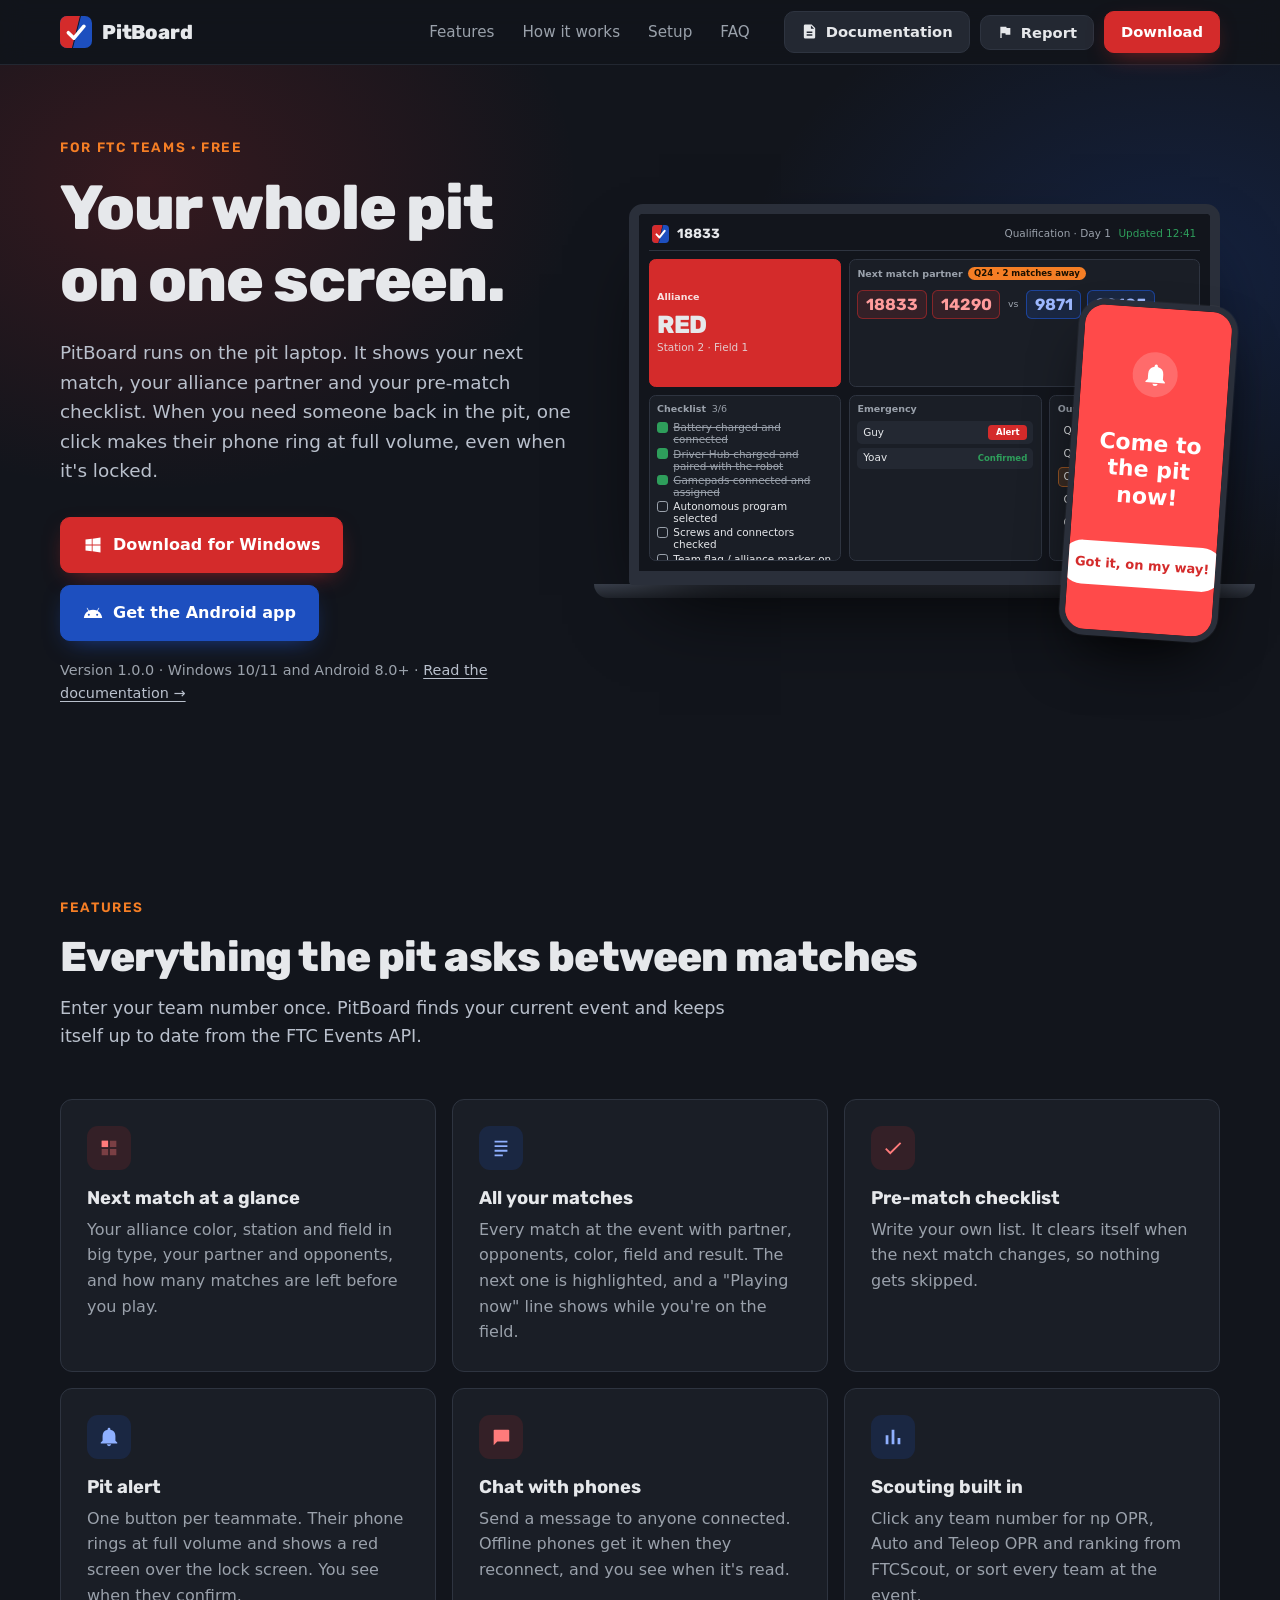
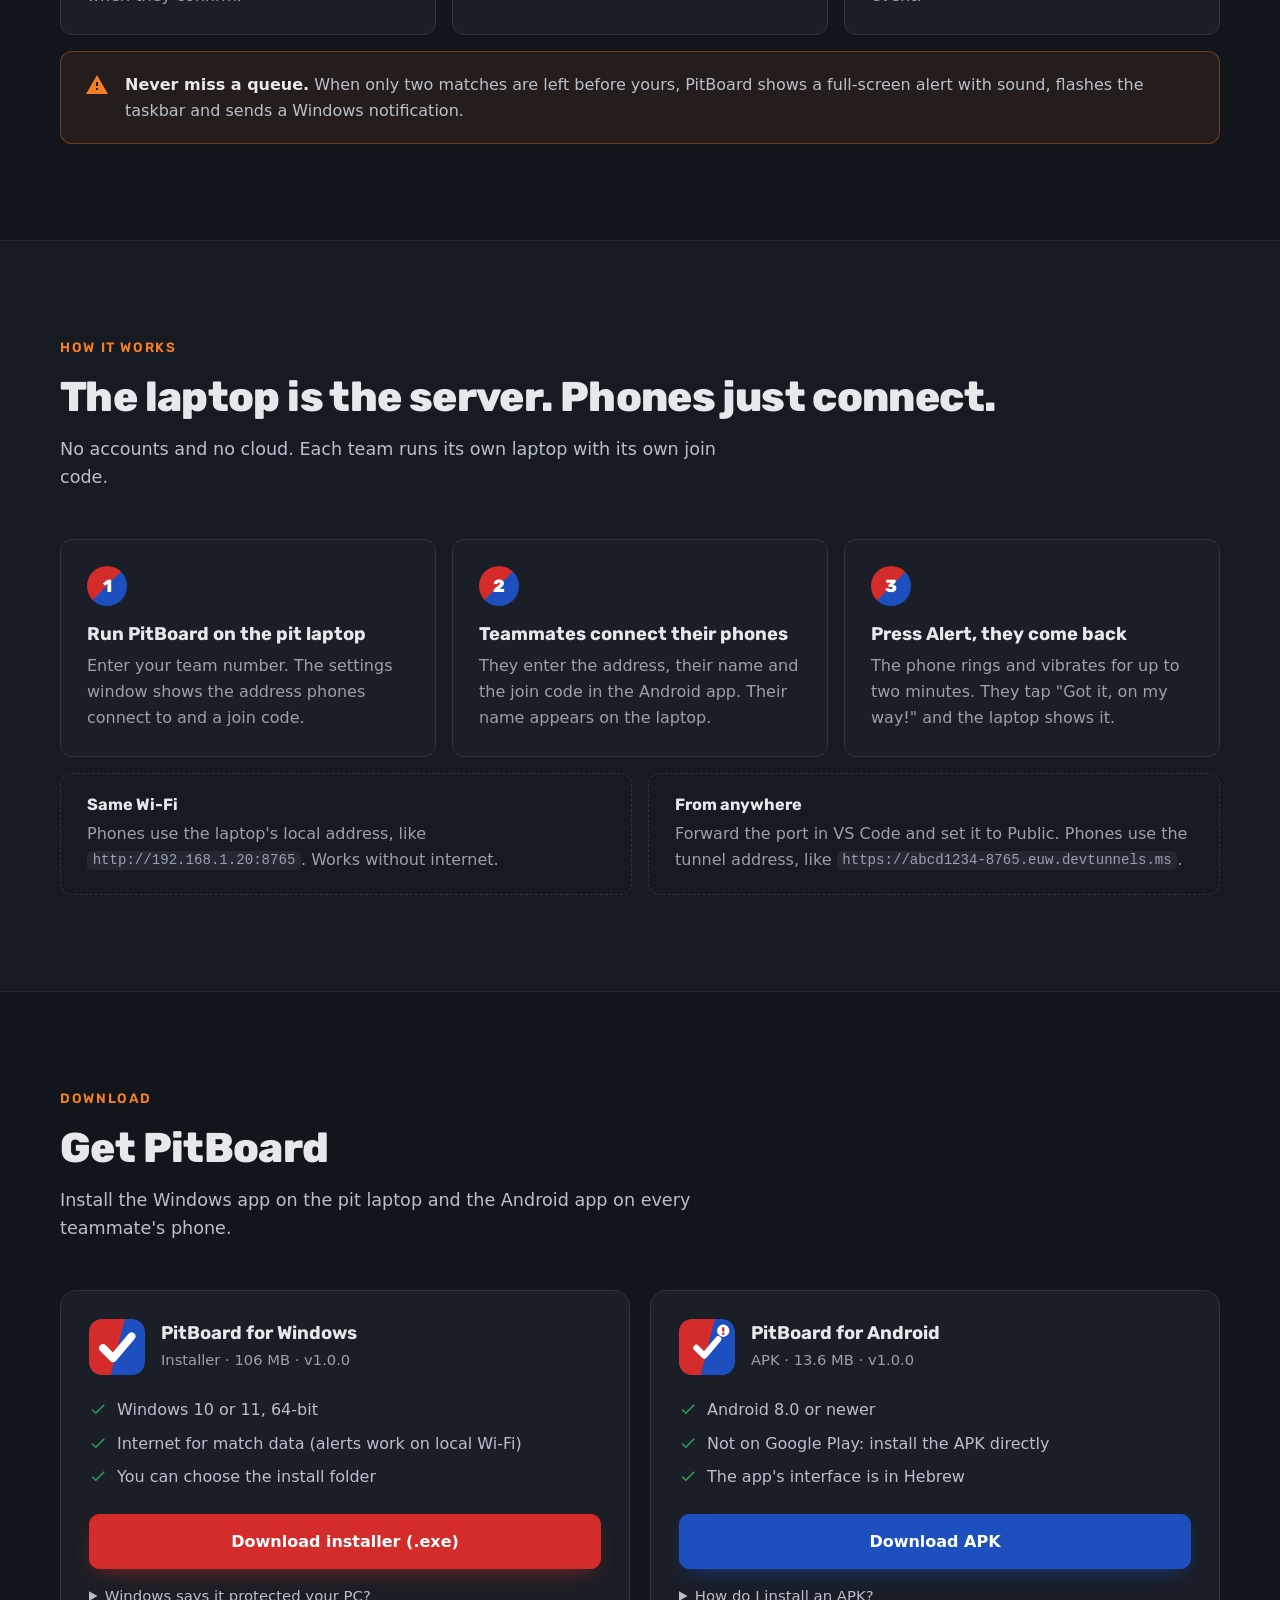
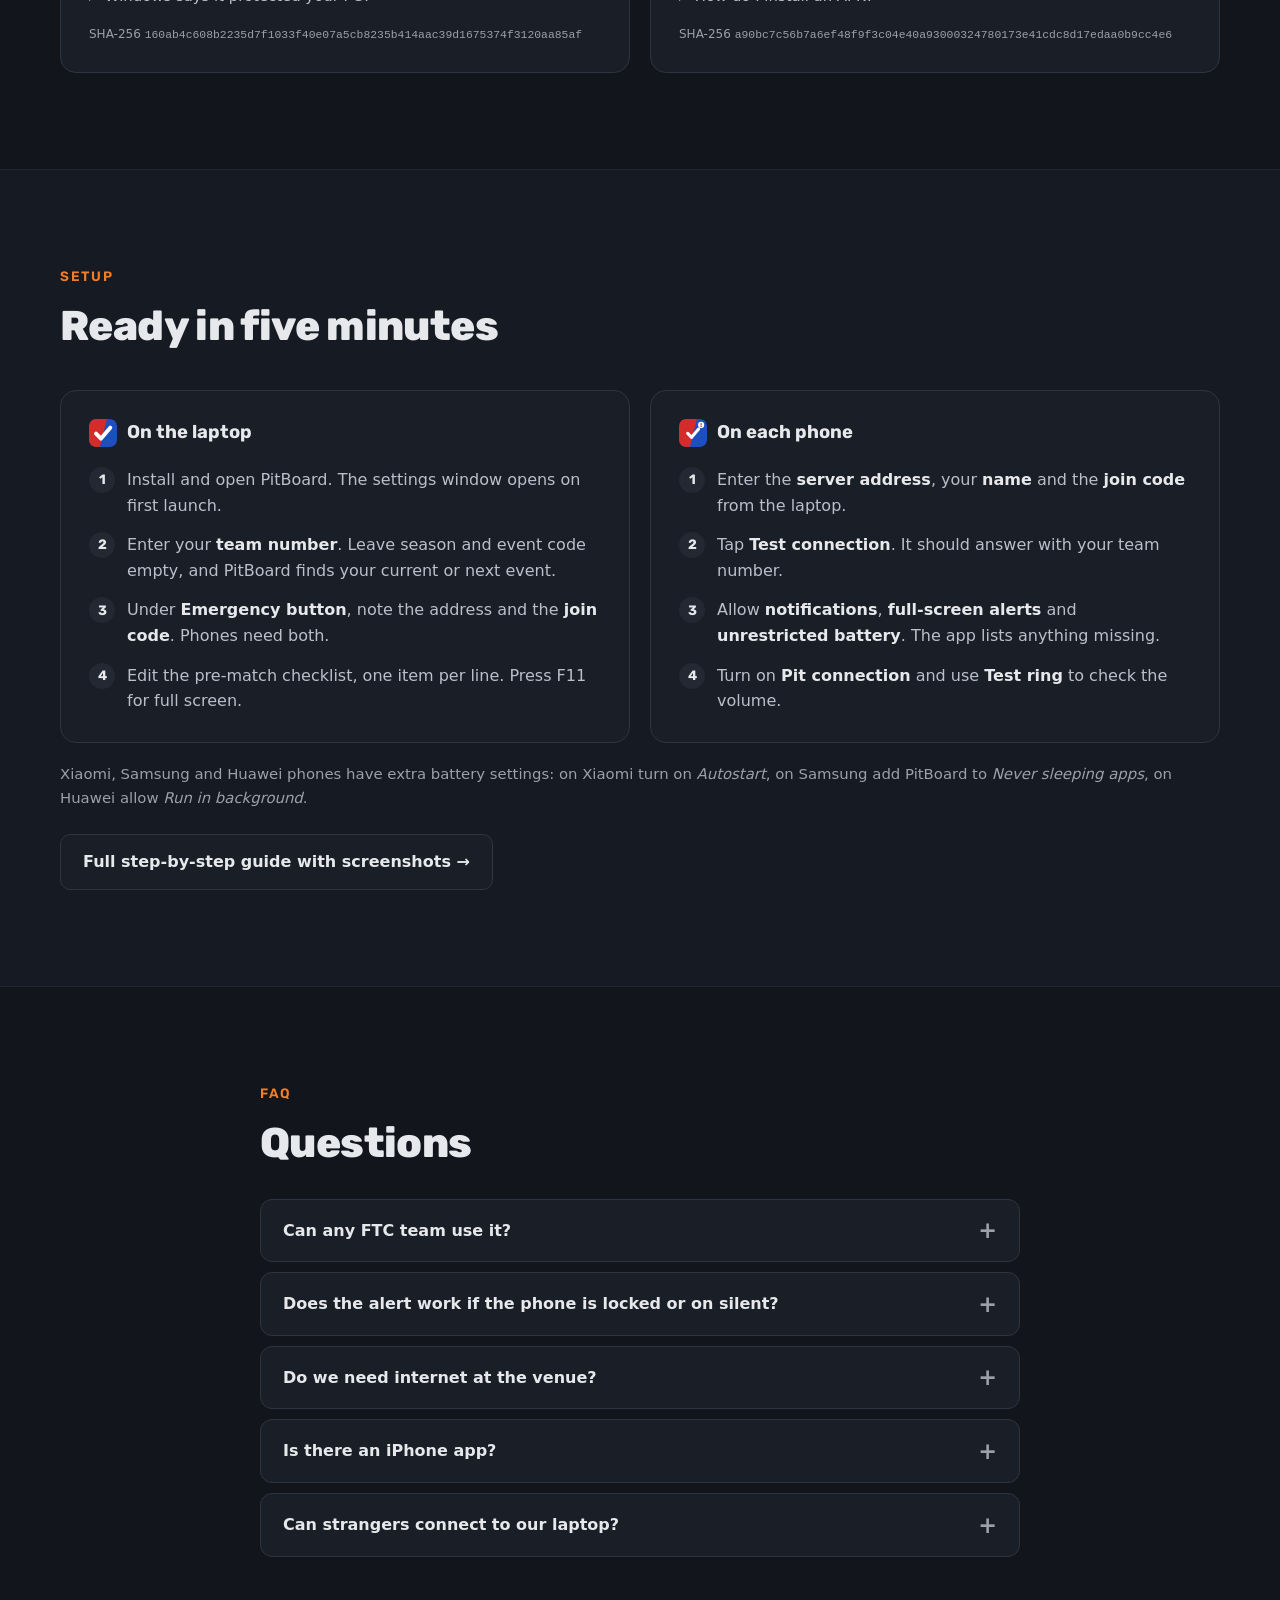
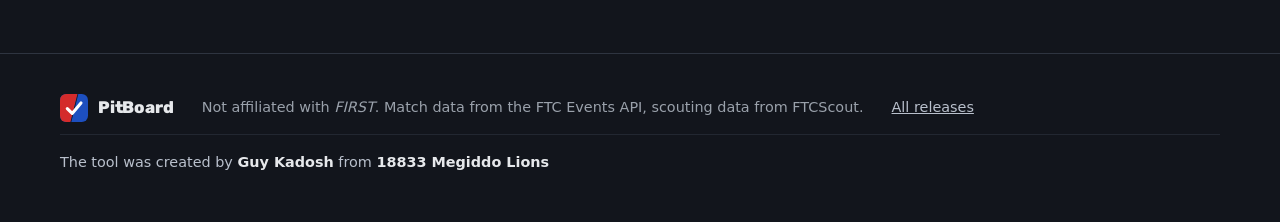
==== commit 4212b0d2: "Add a Report button that saves reports in Supabase and opens Gmail The form stores each report in th" ====
--- a/index.html
+++ b/index.html
@@ -11,8 +11,9 @@
   <meta property="og:type" content="website" />
   <link rel="icon" href="assets/logo-mark.svg" type="image/svg+xml" />
   <link rel="preload" href="assets/fonts/rubik-latin.woff2" as="font" type="font/woff2" crossorigin />
-  <link rel="stylesheet" href="styles.css?v=5" />
+  <link rel="stylesheet" href="styles.css?v=6" />
   <script src="main.js?v=5" defer></script>
+  <script src="report.js?v=1" defer></script>
 </head>
 <body>
   <a class="skip" href="#main">Skip to content</a>
@@ -35,6 +36,10 @@
         <svg class="btn-icon" viewBox="0 0 24 24" aria-hidden="true"><path d="M6 2h9l5 5v13a2 2 0 0 1-2 2H6a2 2 0 0 1-2-2V4a2 2 0 0 1 2-2zm8 1.5V8h4.5zM8 12v2h8v-2zm0 4v2h8v-2z"/></svg>
         <span>Documentation</span>
       </a>
+      <button type="button" class="btn btn-small btn-report" data-report aria-label="Report a problem">
+        <svg class="btn-icon" viewBox="0 0 24 24" aria-hidden="true"><path d="M5 21V4h9l.4 2H20v10h-7l-.4-2H7v7z"/></svg>
+        <span>Report</span>
+      </button>
       <a class="btn btn-small btn-red" href="#download">Download</a>
     </div>
   </header>
--- a/styles.css
+++ b/styles.css
@@ -429,3 +429,61 @@
   .nav .btn-small { padding: 8px 12px; }
   .btn-docs .btn-icon { display: none; }
 }
+
+/* Report button and form */
+.btn-report { gap: 8px; }
+.btn-report .btn-icon { width: 16px; height: 16px; }
+button.btn { cursor: pointer; font-family: inherit; color: var(--text); }
+.nav .btn-docs + .btn-report { margin-left: 0; }
+
+.report {
+  width: min(560px, 100% - 32px);
+  max-height: calc(100vh - 32px);
+  padding: 0;
+  border: 1px solid var(--line);
+  border-radius: 16px;
+  background: var(--surface);
+  color: var(--text);
+  box-shadow: 0 30px 80px rgba(0, 0, 0, 0.7);
+}
+.report::backdrop { background: rgba(8, 10, 14, 0.7); backdrop-filter: blur(3px); }
+.report-form { display: grid; gap: 14px; padding: 24px; }
+.report-head { display: flex; align-items: center; justify-content: space-between; gap: 12px; }
+.report-head h2 { font-size: 1.4rem; }
+.report-close {
+  width: 36px; height: 36px; border-radius: 50%;
+  border: 1px solid var(--line); background: var(--surface-2); color: var(--text);
+  font-size: 1.3rem; line-height: 1; cursor: pointer;
+}
+.report-intro { margin: -4px 0 0; color: var(--muted); font-size: 0.93rem; }
+.report-row { display: grid; grid-template-columns: repeat(2, minmax(0, 1fr)); gap: 12px; }
+.report label { display: grid; gap: 6px; color: var(--tagline); font-size: 0.9rem; font-weight: 600; }
+.report-label em { color: var(--muted); font-style: normal; font-weight: 400; }
+.report input, .report select, .report textarea {
+  width: 100%;
+  padding: 10px 12px;
+  border-radius: 8px;
+  border: 1px solid var(--line);
+  background: var(--bg);
+  color: var(--text);
+  font-family: inherit; font-size: 0.95rem; line-height: 1.4;
+}
+.report textarea { resize: vertical; min-height: 120px; }
+.report input:focus, .report select:focus, .report textarea:focus { outline: 2px solid var(--accent); outline-offset: 0; border-color: transparent; }
+.report-status { margin: 0; min-height: 1.4em; font-size: 0.9rem; color: var(--muted); }
+.report-status.ok { color: var(--green); }
+.report-status.error { color: #ff8a93; }
+.report-actions { display: flex; flex-wrap: wrap; align-items: center; gap: 12px 18px; }
+.report-mailto { color: var(--tagline); font-size: 0.9rem; }
+
+@media (max-width: 720px) {
+  .btn-report span { display: none; }
+  .btn-report { padding-inline: 10px; }
+}
+@media (max-width: 520px) {
+  .report-row { grid-template-columns: 1fr; }
+  .report-form { padding: 20px; }
+}
+@media (max-width: 420px) {
+  .nav .brand span { display: none; }
+}
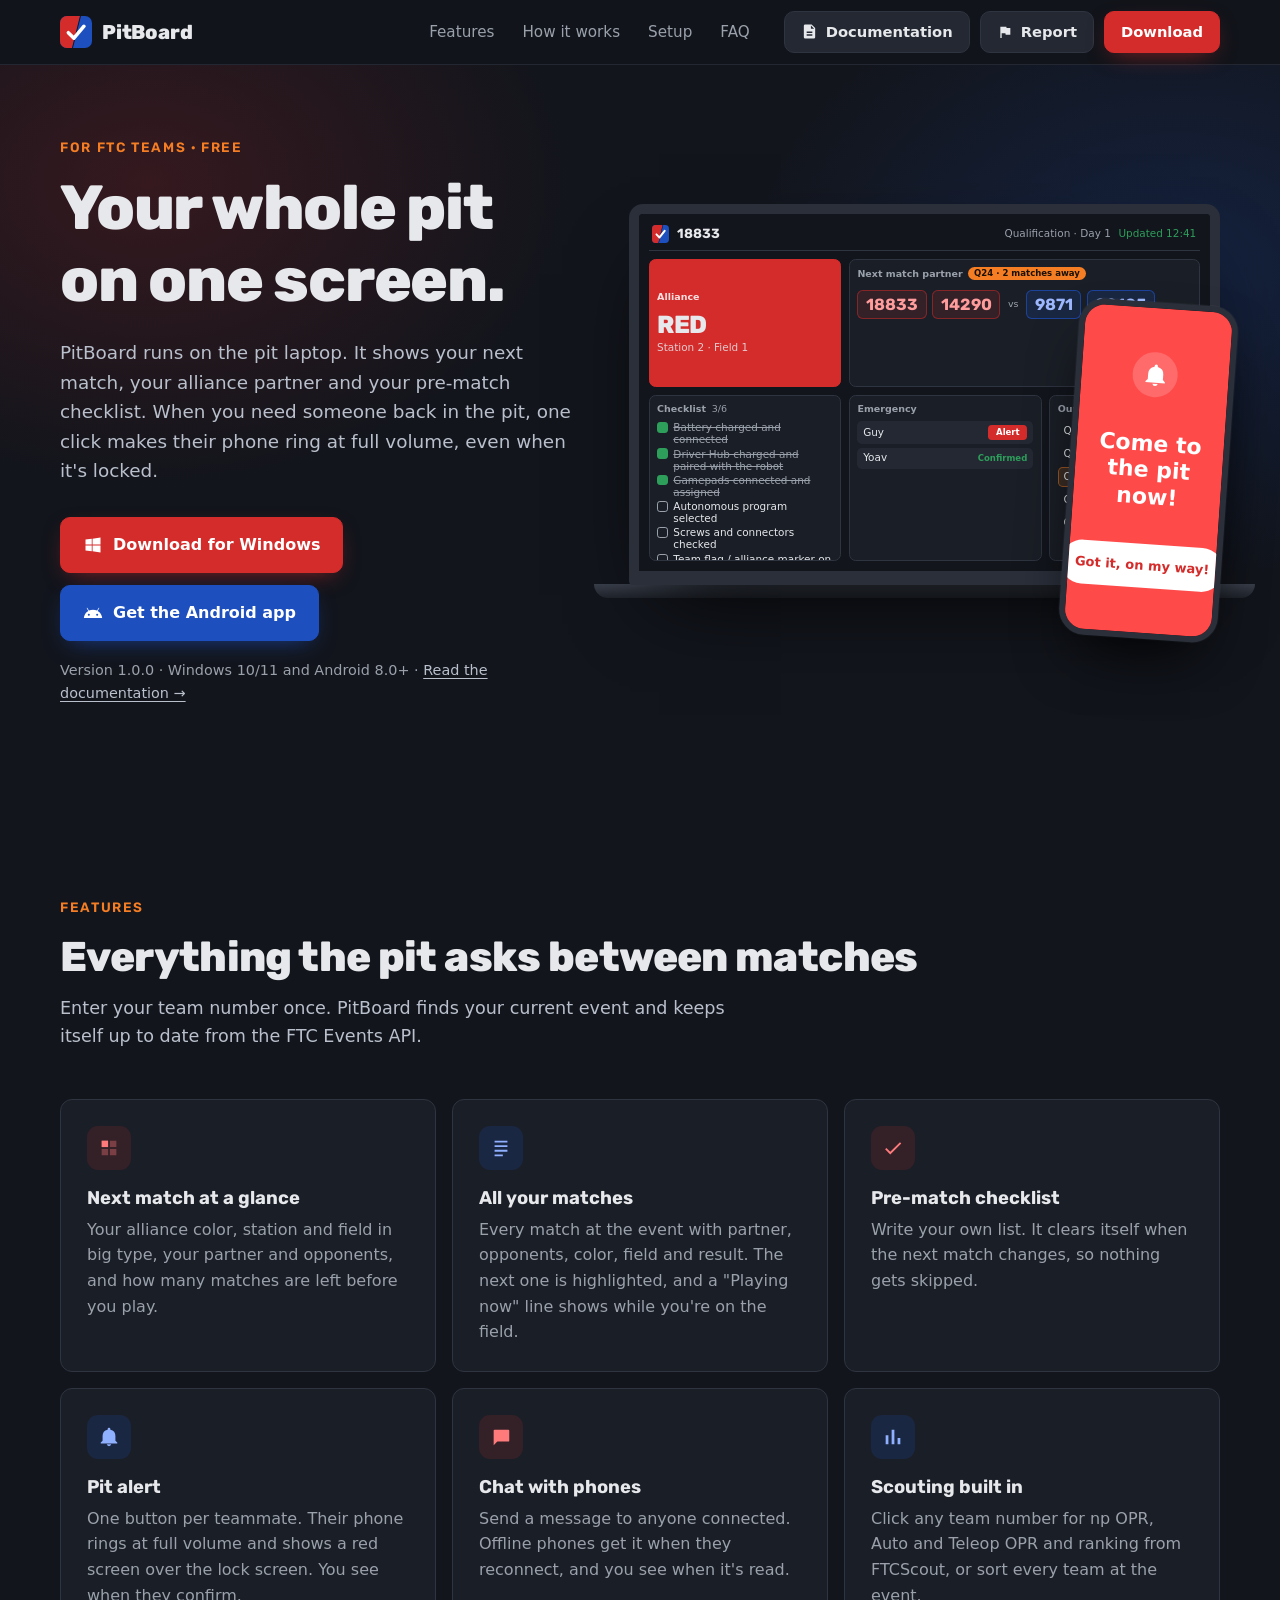
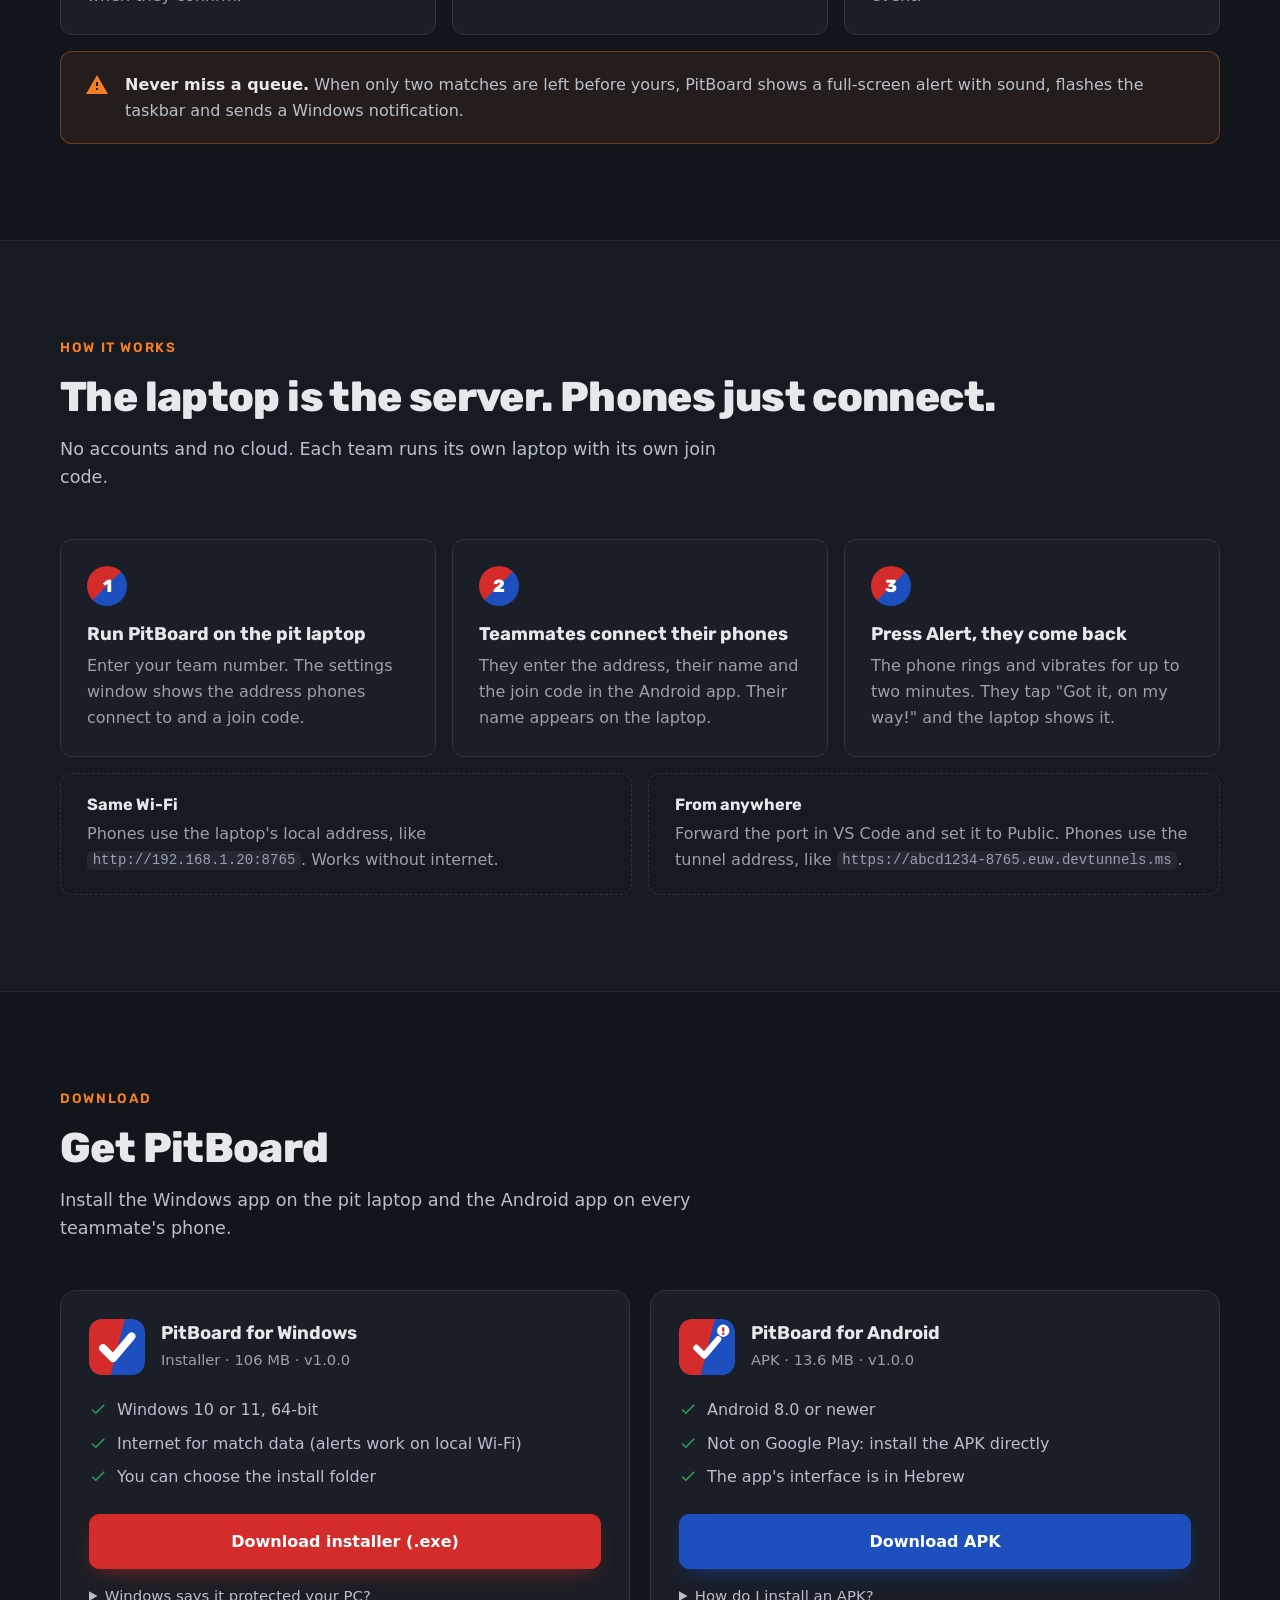
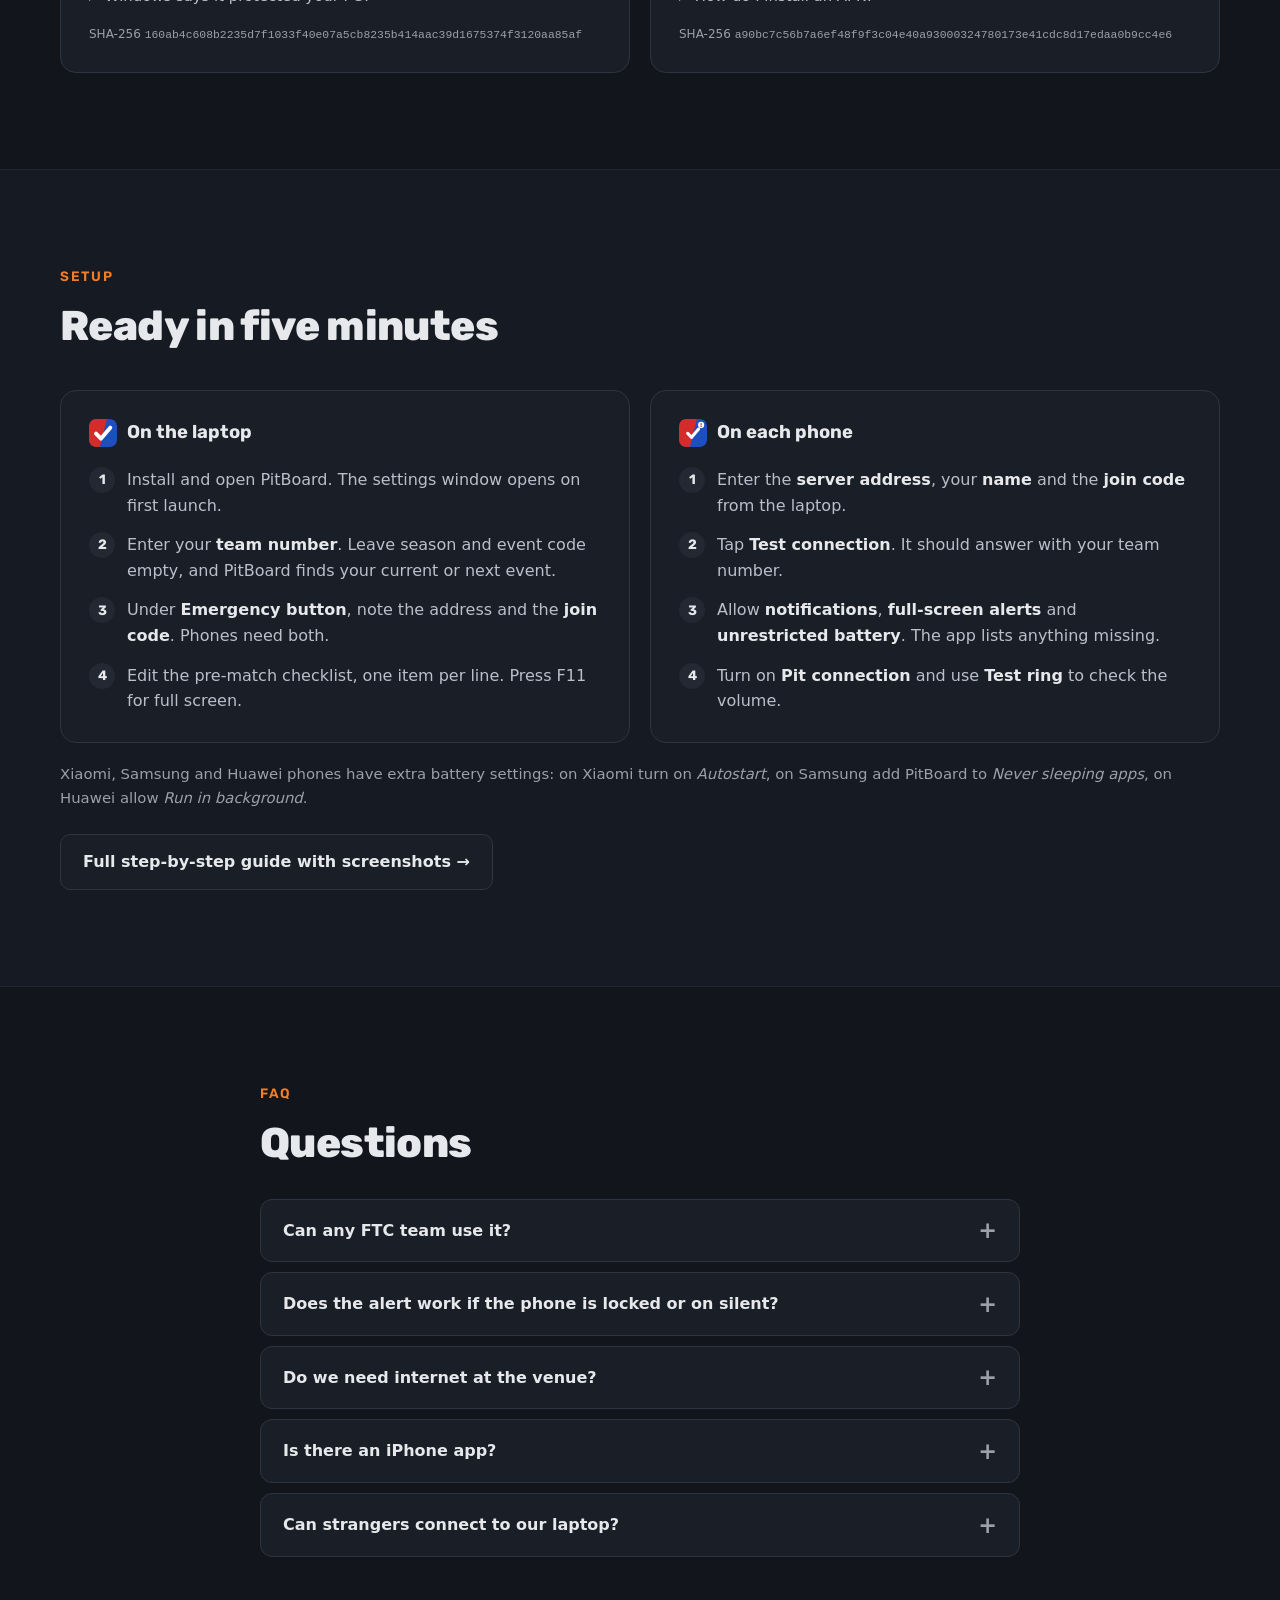
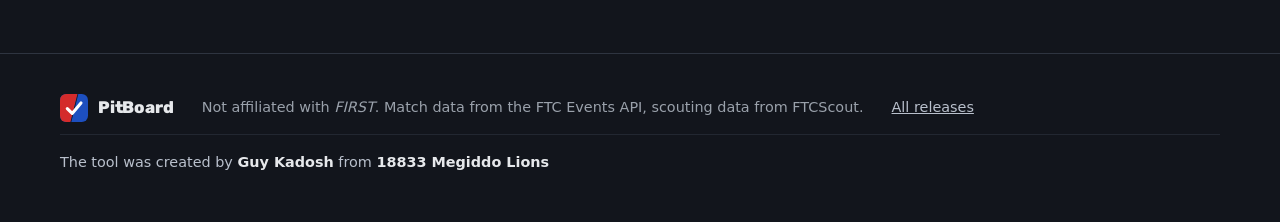
==== commit becabc04: "Make Report a Gmail link whose address comes from Supabase The Report button now opens a Gmail draft" ====
--- a/index.html
+++ b/index.html
@@ -11,9 +11,9 @@
   <meta property="og:type" content="website" />
   <link rel="icon" href="assets/logo-mark.svg" type="image/svg+xml" />
   <link rel="preload" href="assets/fonts/rubik-latin.woff2" as="font" type="font/woff2" crossorigin />
-  <link rel="stylesheet" href="styles.css?v=6" />
+  <link rel="stylesheet" href="styles.css?v=7" />
   <script src="main.js?v=5" defer></script>
-  <script src="report.js?v=1" defer></script>
+  <script src="report.js?v=2" defer></script>
 </head>
 <body>
   <a class="skip" href="#main">Skip to content</a>
@@ -36,10 +36,10 @@
         <svg class="btn-icon" viewBox="0 0 24 24" aria-hidden="true"><path d="M6 2h9l5 5v13a2 2 0 0 1-2 2H6a2 2 0 0 1-2-2V4a2 2 0 0 1 2-2zm8 1.5V8h4.5zM8 12v2h8v-2zm0 4v2h8v-2z"/></svg>
         <span>Documentation</span>
       </a>
-      <button type="button" class="btn btn-small btn-report" data-report aria-label="Report a problem">
+      <a class="btn btn-small btn-report" data-report href="https://mail.google.com/mail/u/0/?fs=1&amp;to=megiddo.lions@gmail.com&amp;su=bug+report+on+pitboard&amp;tf=cm" target="_blank" rel="noopener" aria-label="Report a bug by email">
         <svg class="btn-icon" viewBox="0 0 24 24" aria-hidden="true"><path d="M5 21V4h9l.4 2H20v10h-7l-.4-2H7v7z"/></svg>
         <span>Report</span>
-      </button>
+      </a>
       <a class="btn btn-small btn-red" href="#download">Download</a>
     </div>
   </header>
--- a/styles.css
+++ b/styles.css
@@ -430,60 +430,16 @@
   .btn-docs .btn-icon { display: none; }
 }
 
-/* Report button and form */
+/* Report button */
 .btn-report { gap: 8px; }
 .btn-report .btn-icon { width: 16px; height: 16px; }
 button.btn { cursor: pointer; font-family: inherit; color: var(--text); }
 .nav .btn-docs + .btn-report { margin-left: 0; }
 
-.report {
-  width: min(560px, 100% - 32px);
-  max-height: calc(100vh - 32px);
-  padding: 0;
-  border: 1px solid var(--line);
-  border-radius: 16px;
-  background: var(--surface);
-  color: var(--text);
-  box-shadow: 0 30px 80px rgba(0, 0, 0, 0.7);
-}
-.report::backdrop { background: rgba(8, 10, 14, 0.7); backdrop-filter: blur(3px); }
-.report-form { display: grid; gap: 14px; padding: 24px; }
-.report-head { display: flex; align-items: center; justify-content: space-between; gap: 12px; }
-.report-head h2 { font-size: 1.4rem; }
-.report-close {
-  width: 36px; height: 36px; border-radius: 50%;
-  border: 1px solid var(--line); background: var(--surface-2); color: var(--text);
-  font-size: 1.3rem; line-height: 1; cursor: pointer;
-}
-.report-intro { margin: -4px 0 0; color: var(--muted); font-size: 0.93rem; }
-.report-row { display: grid; grid-template-columns: repeat(2, minmax(0, 1fr)); gap: 12px; }
-.report label { display: grid; gap: 6px; color: var(--tagline); font-size: 0.9rem; font-weight: 600; }
-.report-label em { color: var(--muted); font-style: normal; font-weight: 400; }
-.report input, .report select, .report textarea {
-  width: 100%;
-  padding: 10px 12px;
-  border-radius: 8px;
-  border: 1px solid var(--line);
-  background: var(--bg);
-  color: var(--text);
-  font-family: inherit; font-size: 0.95rem; line-height: 1.4;
-}
-.report textarea { resize: vertical; min-height: 120px; }
-.report input:focus, .report select:focus, .report textarea:focus { outline: 2px solid var(--accent); outline-offset: 0; border-color: transparent; }
-.report-status { margin: 0; min-height: 1.4em; font-size: 0.9rem; color: var(--muted); }
-.report-status.ok { color: var(--green); }
-.report-status.error { color: #ff8a93; }
-.report-actions { display: flex; flex-wrap: wrap; align-items: center; gap: 12px 18px; }
-.report-mailto { color: var(--tagline); font-size: 0.9rem; }
-
 @media (max-width: 720px) {
   .btn-report span { display: none; }
   .btn-report { padding-inline: 10px; }
 }
-@media (max-width: 520px) {
-  .report-row { grid-template-columns: 1fr; }
-  .report-form { padding: 20px; }
-}
 @media (max-width: 420px) {
   .nav .brand span { display: none; }
 }
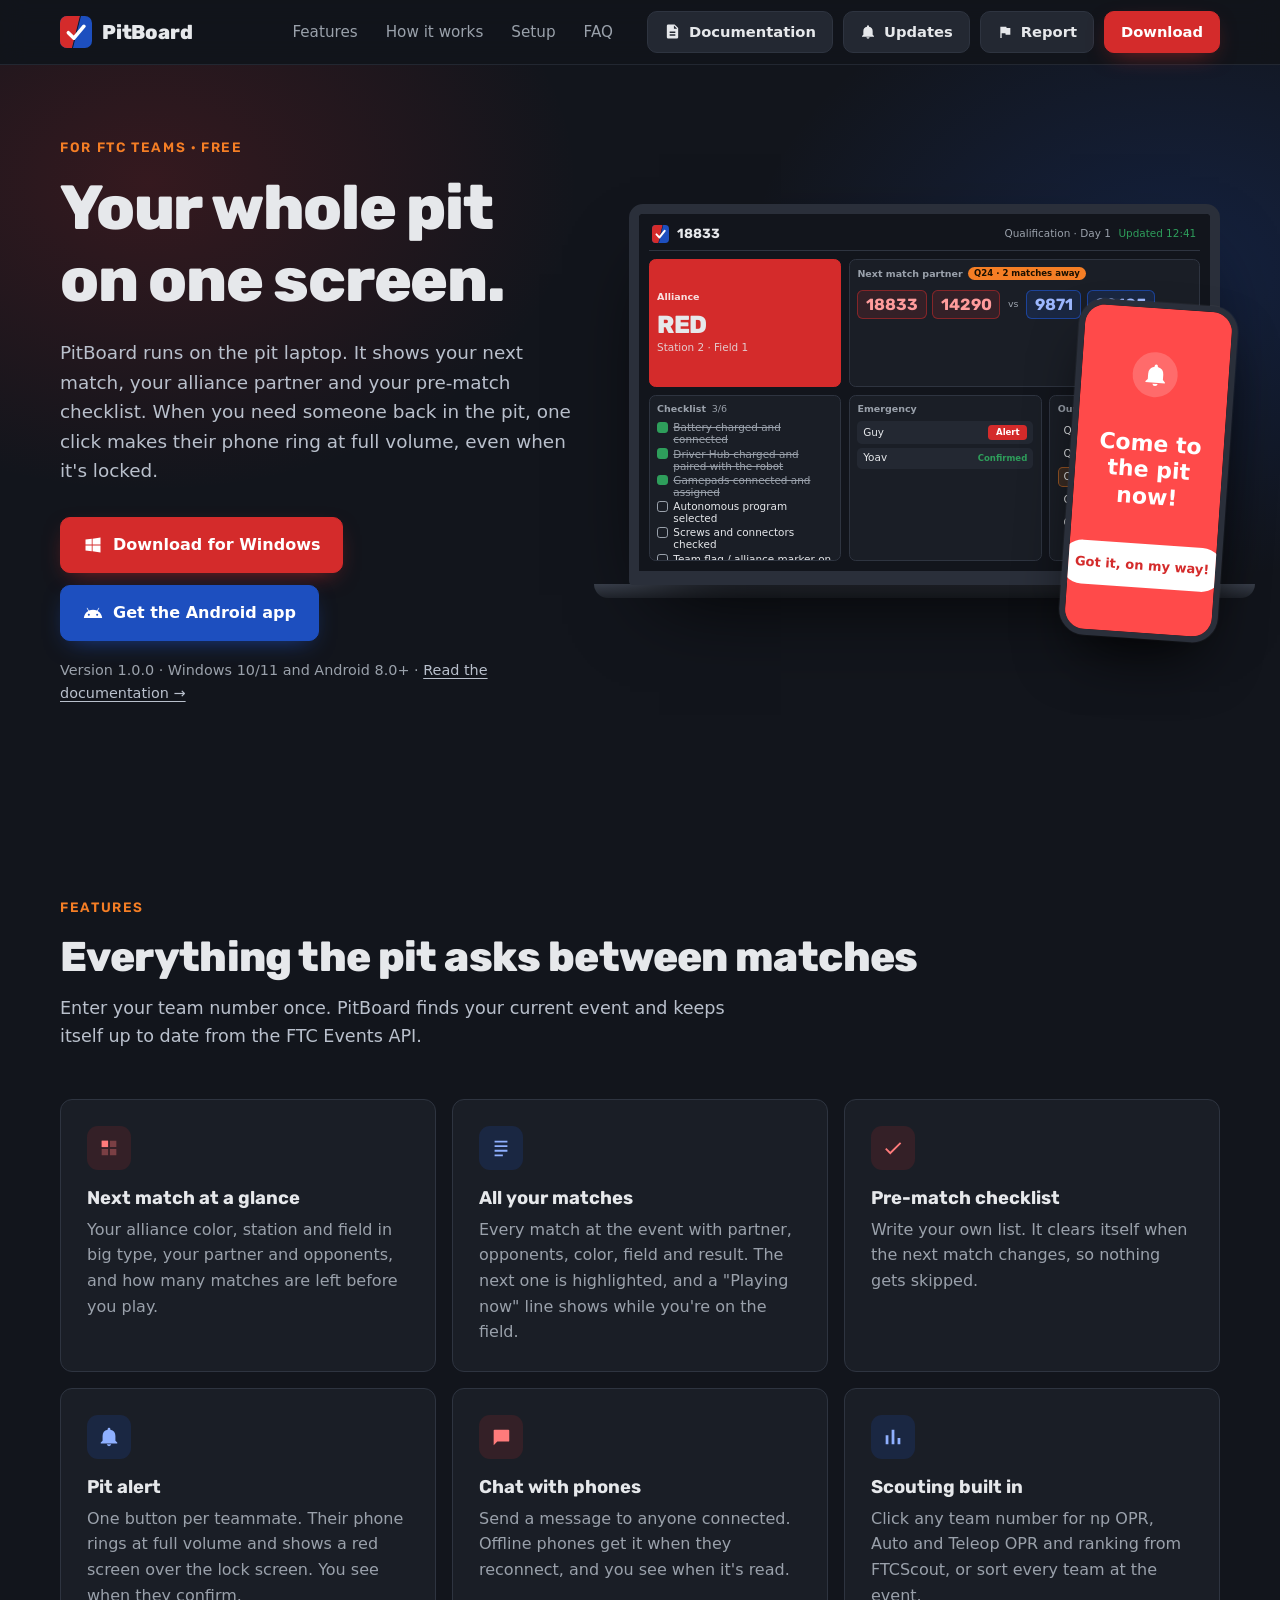
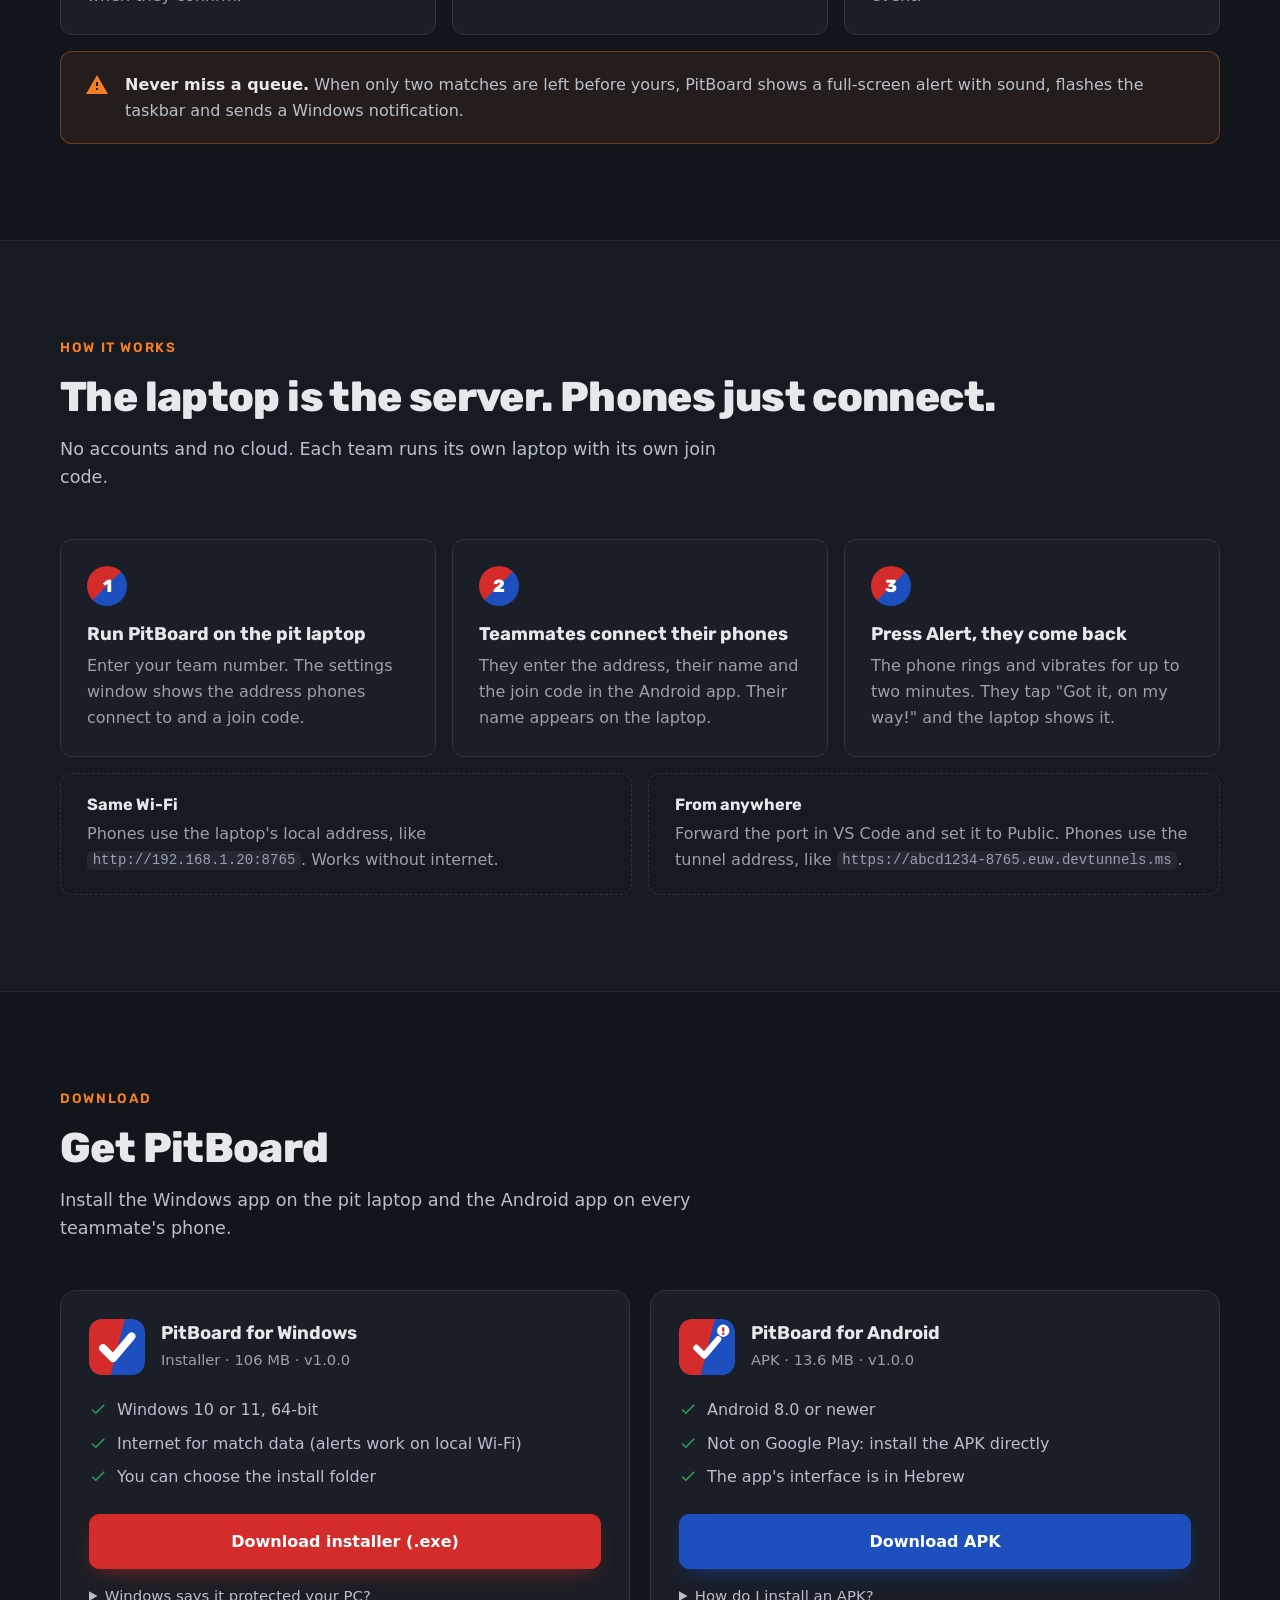
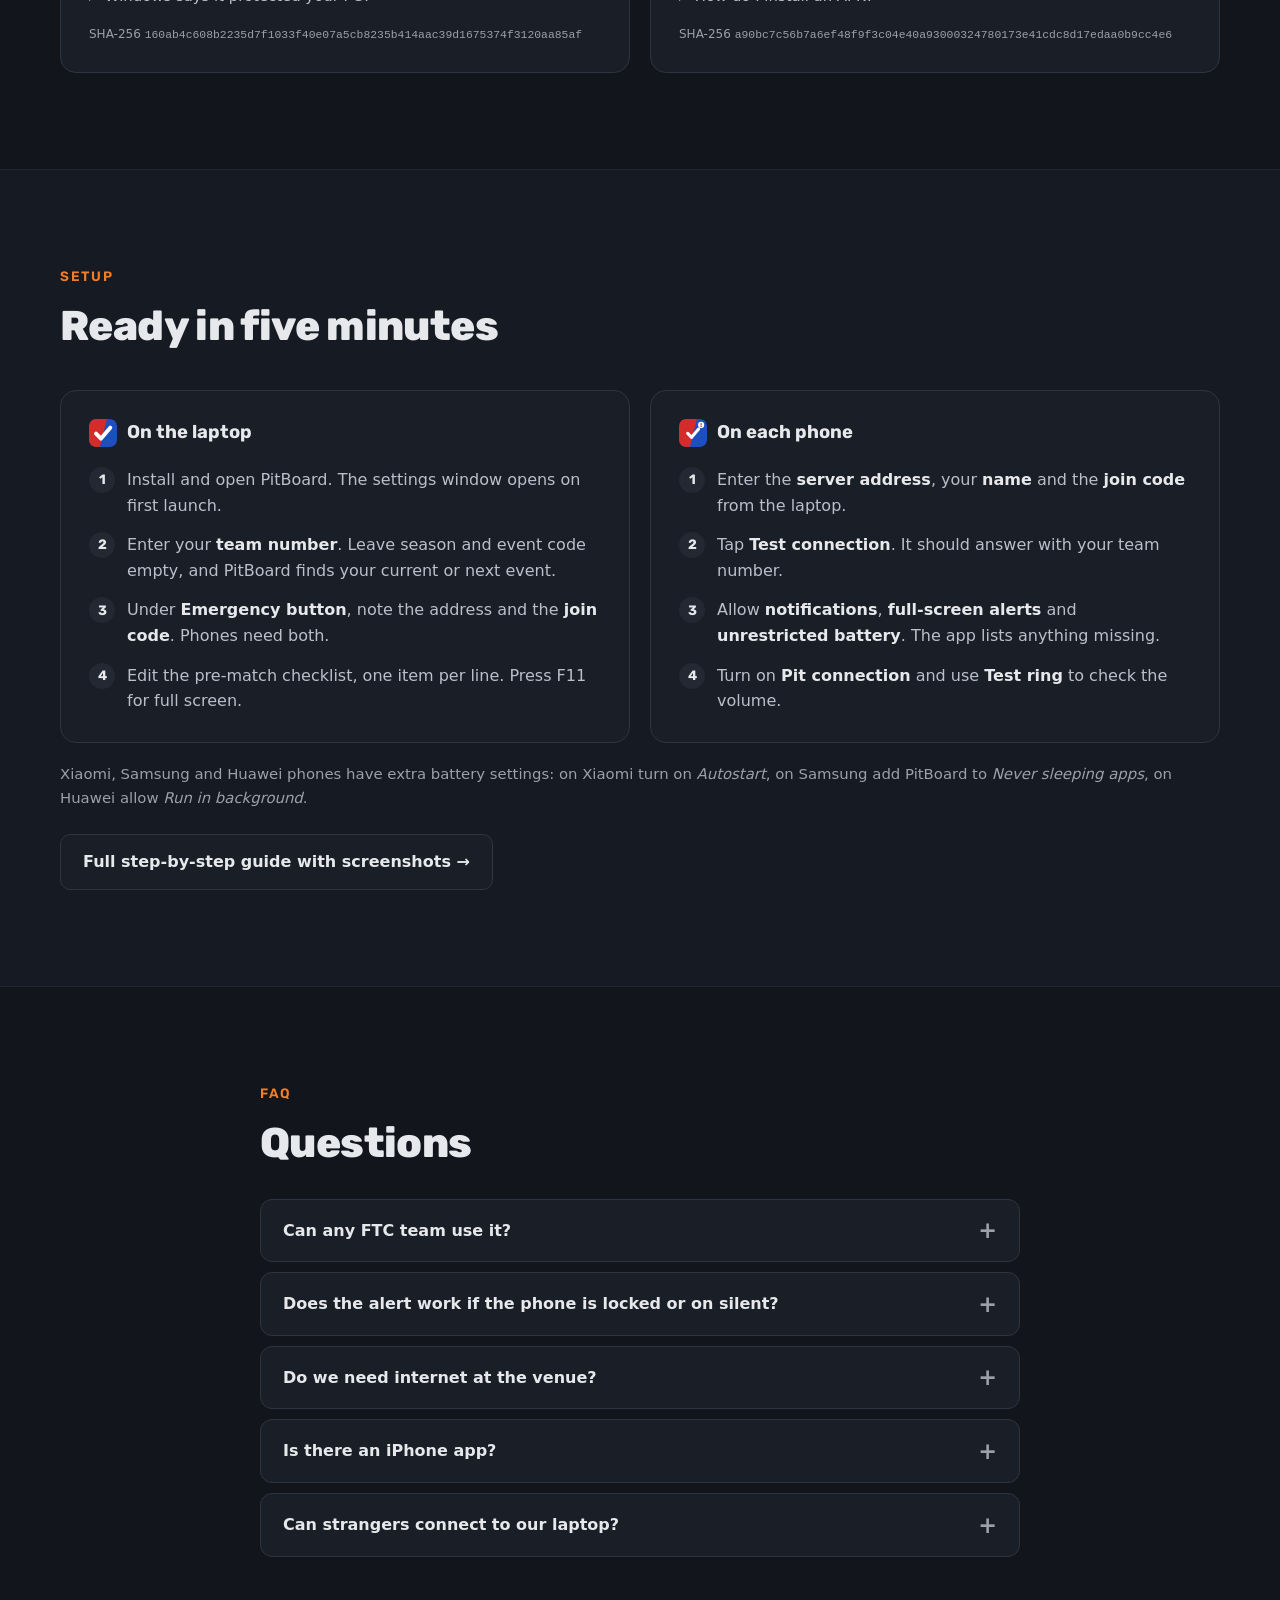
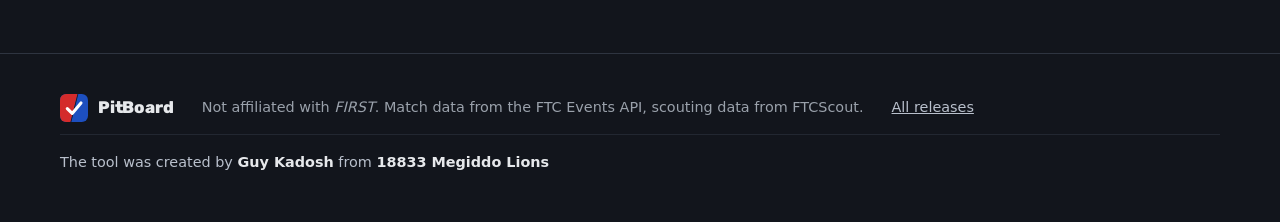
==== commit 324682b4: "Add update sign-ups (/notify) and a private page to email subscribers (/send-email) /notify saves an" ====
--- a/index.html
+++ b/index.html
@@ -11,7 +11,7 @@
   <meta property="og:type" content="website" />
   <link rel="icon" href="assets/logo-mark.svg" type="image/svg+xml" />
   <link rel="preload" href="assets/fonts/rubik-latin.woff2" as="font" type="font/woff2" crossorigin />
-  <link rel="stylesheet" href="styles.css?v=7" />
+  <link rel="stylesheet" href="styles.css?v=8" />
   <script src="main.js?v=5" defer></script>
   <script src="report.js?v=2" defer></script>
 </head>
@@ -35,6 +35,10 @@
       <a class="btn btn-small btn-docs" href="docs/" aria-label="Documentation">
         <svg class="btn-icon" viewBox="0 0 24 24" aria-hidden="true"><path d="M6 2h9l5 5v13a2 2 0 0 1-2 2H6a2 2 0 0 1-2-2V4a2 2 0 0 1 2-2zm8 1.5V8h4.5zM8 12v2h8v-2zm0 4v2h8v-2z"/></svg>
         <span>Documentation</span>
+      </a>
+      <a class="btn btn-small btn-updates" href="notify/" aria-label="Get update emails">
+        <svg class="btn-icon" viewBox="0 0 24 24" aria-hidden="true"><path d="M12 22a2.5 2.5 0 0 0 2.45-2h-4.9A2.5 2.5 0 0 0 12 22zm7-6V11a7 7 0 0 0-5.5-6.84V3.5a1.5 1.5 0 0 0-3 0v.66A7 7 0 0 0 5 11v5l-2 2v1h18v-1z"/></svg>
+        <span>Updates</span>
       </a>
       <a class="btn btn-small btn-report" data-report href="https://mail.google.com/mail/u/0/?fs=1&amp;to=megiddo.lions@gmail.com&amp;su=bug+report+on+pitboard&amp;tf=cm" target="_blank" rel="noopener" aria-label="Report a bug by email">
         <svg class="btn-icon" viewBox="0 0 24 24" aria-hidden="true"><path d="M5 21V4h9l.4 2H20v10h-7l-.4-2H7v7z"/></svg>
--- a/styles.css
+++ b/styles.css
@@ -405,7 +405,7 @@
 
 @media (max-width: 720px) {
   .nav-links { display: none; }
-  .nav .btn-docs { margin-left: auto; }
+  .nav nav + .btn { margin-left: auto; }
   .btn-docs span { display: none; }
   .btn-docs::after { content: 'Docs'; }
   .section { padding: 72px 0; }
@@ -431,14 +431,13 @@
 }
 
 /* Report button */
-.btn-report { gap: 8px; }
-.btn-report .btn-icon { width: 16px; height: 16px; }
+.btn-report, .btn-updates { gap: 8px; }
+.btn-report .btn-icon, .btn-updates .btn-icon { width: 16px; height: 16px; }
 button.btn { cursor: pointer; font-family: inherit; color: var(--text); }
-.nav .btn-docs + .btn-report { margin-left: 0; }
 
 @media (max-width: 720px) {
-  .btn-report span { display: none; }
-  .btn-report { padding-inline: 10px; }
+  .btn-report span, .btn-updates span { display: none; }
+  .btn-report, .btn-updates { padding-inline: 10px; }
 }
 @media (max-width: 420px) {
   .nav .brand span { display: none; }
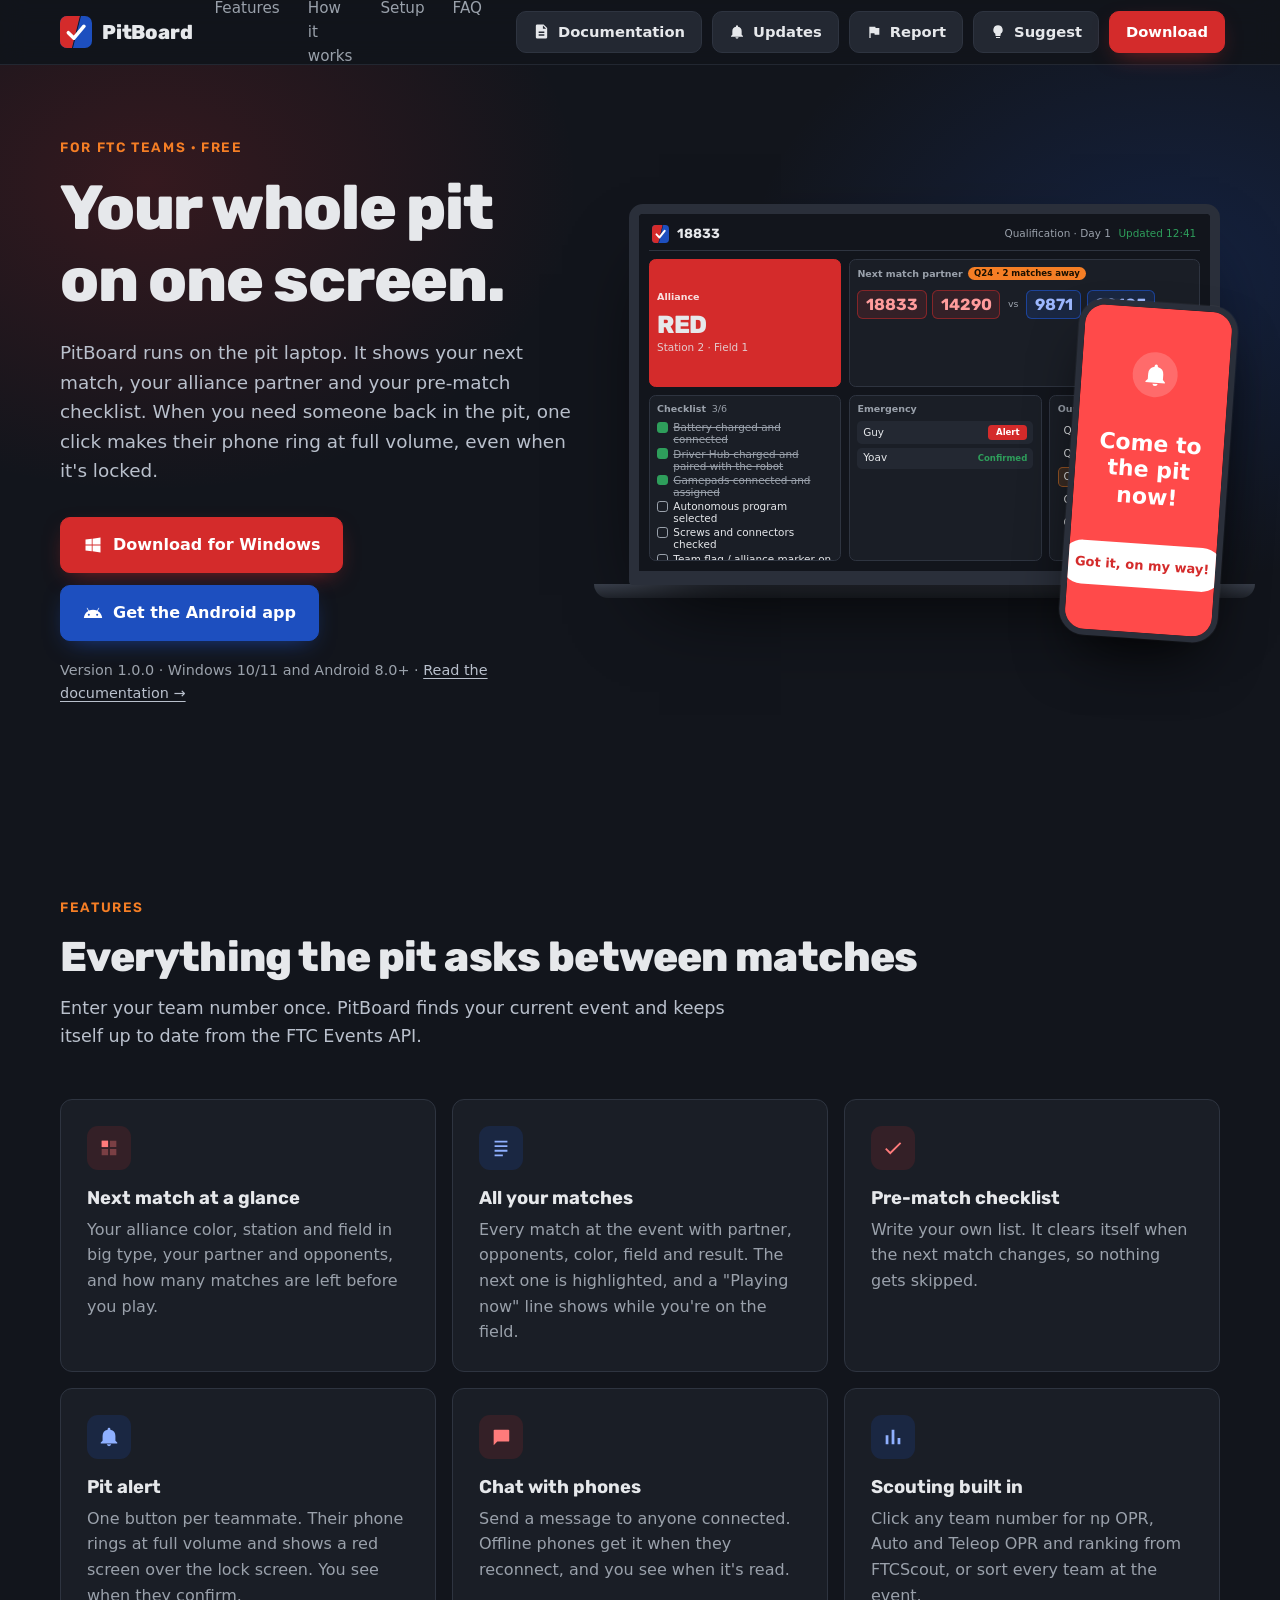
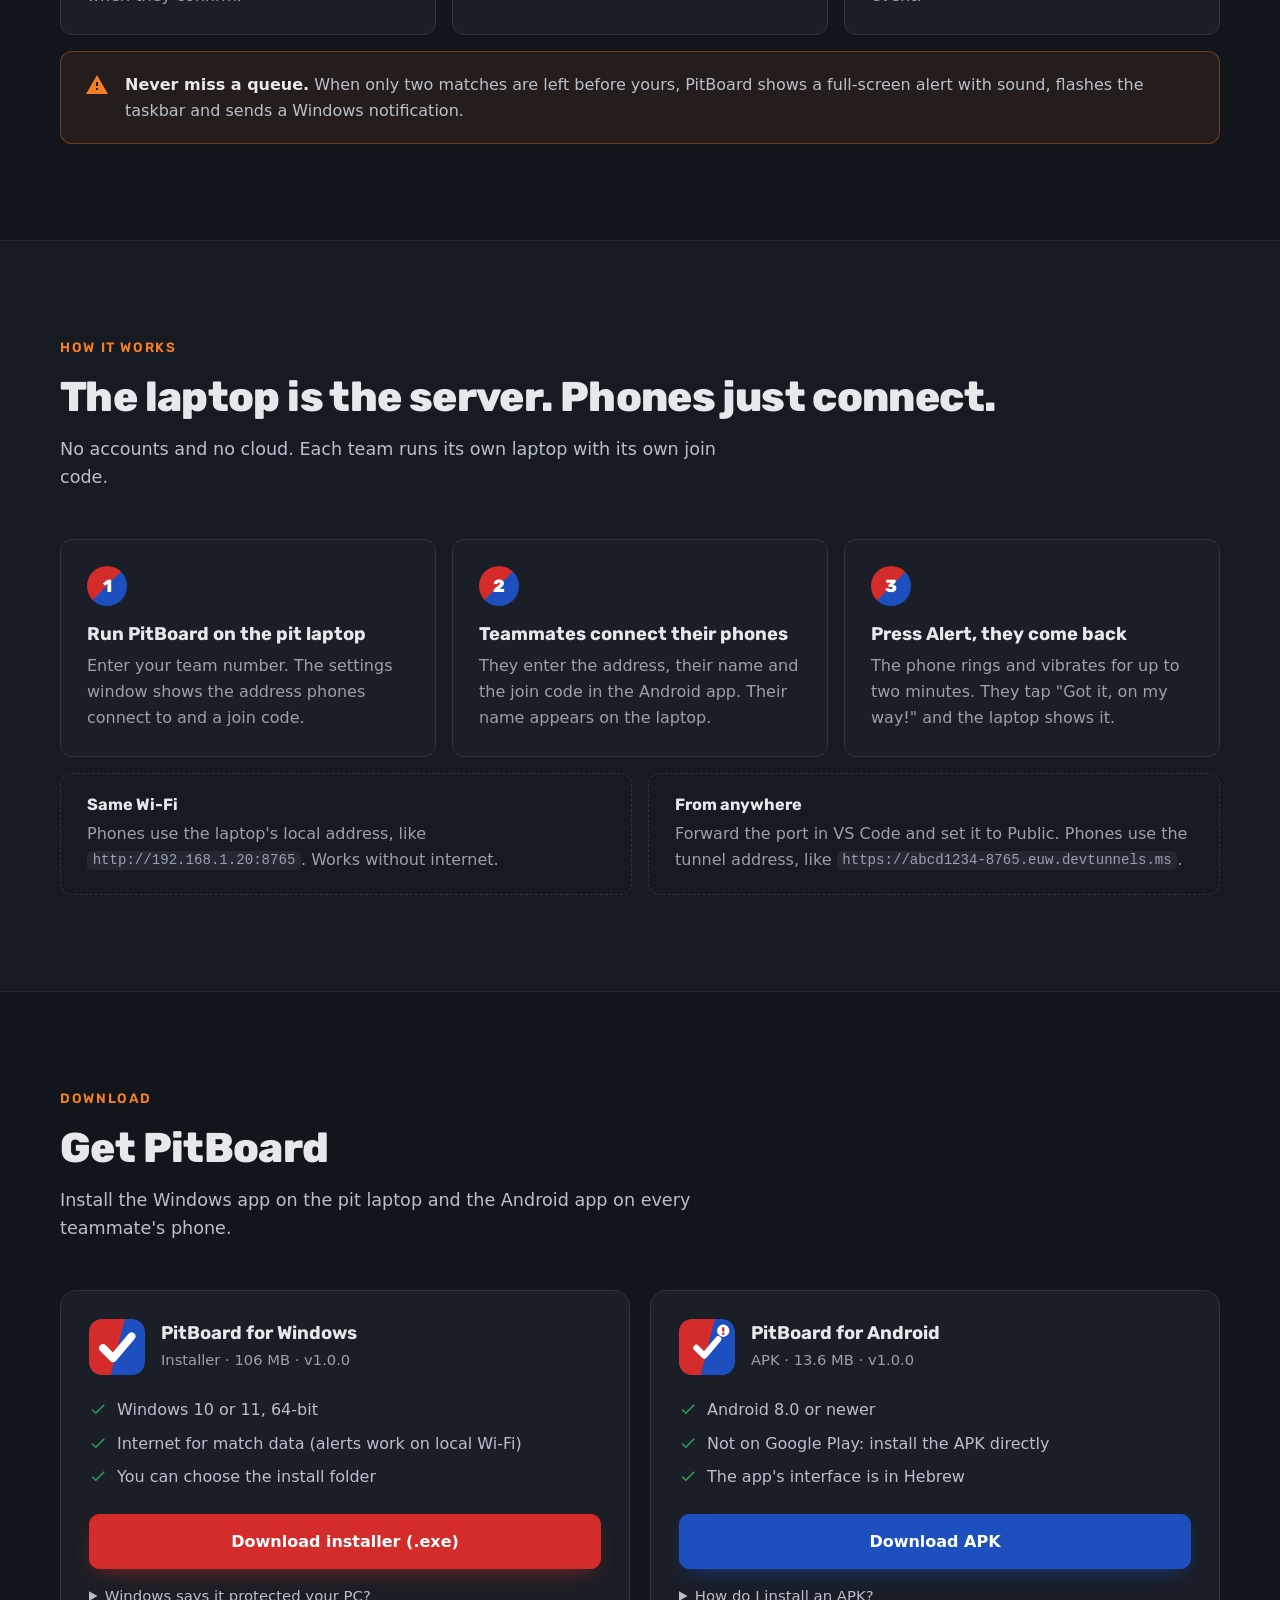
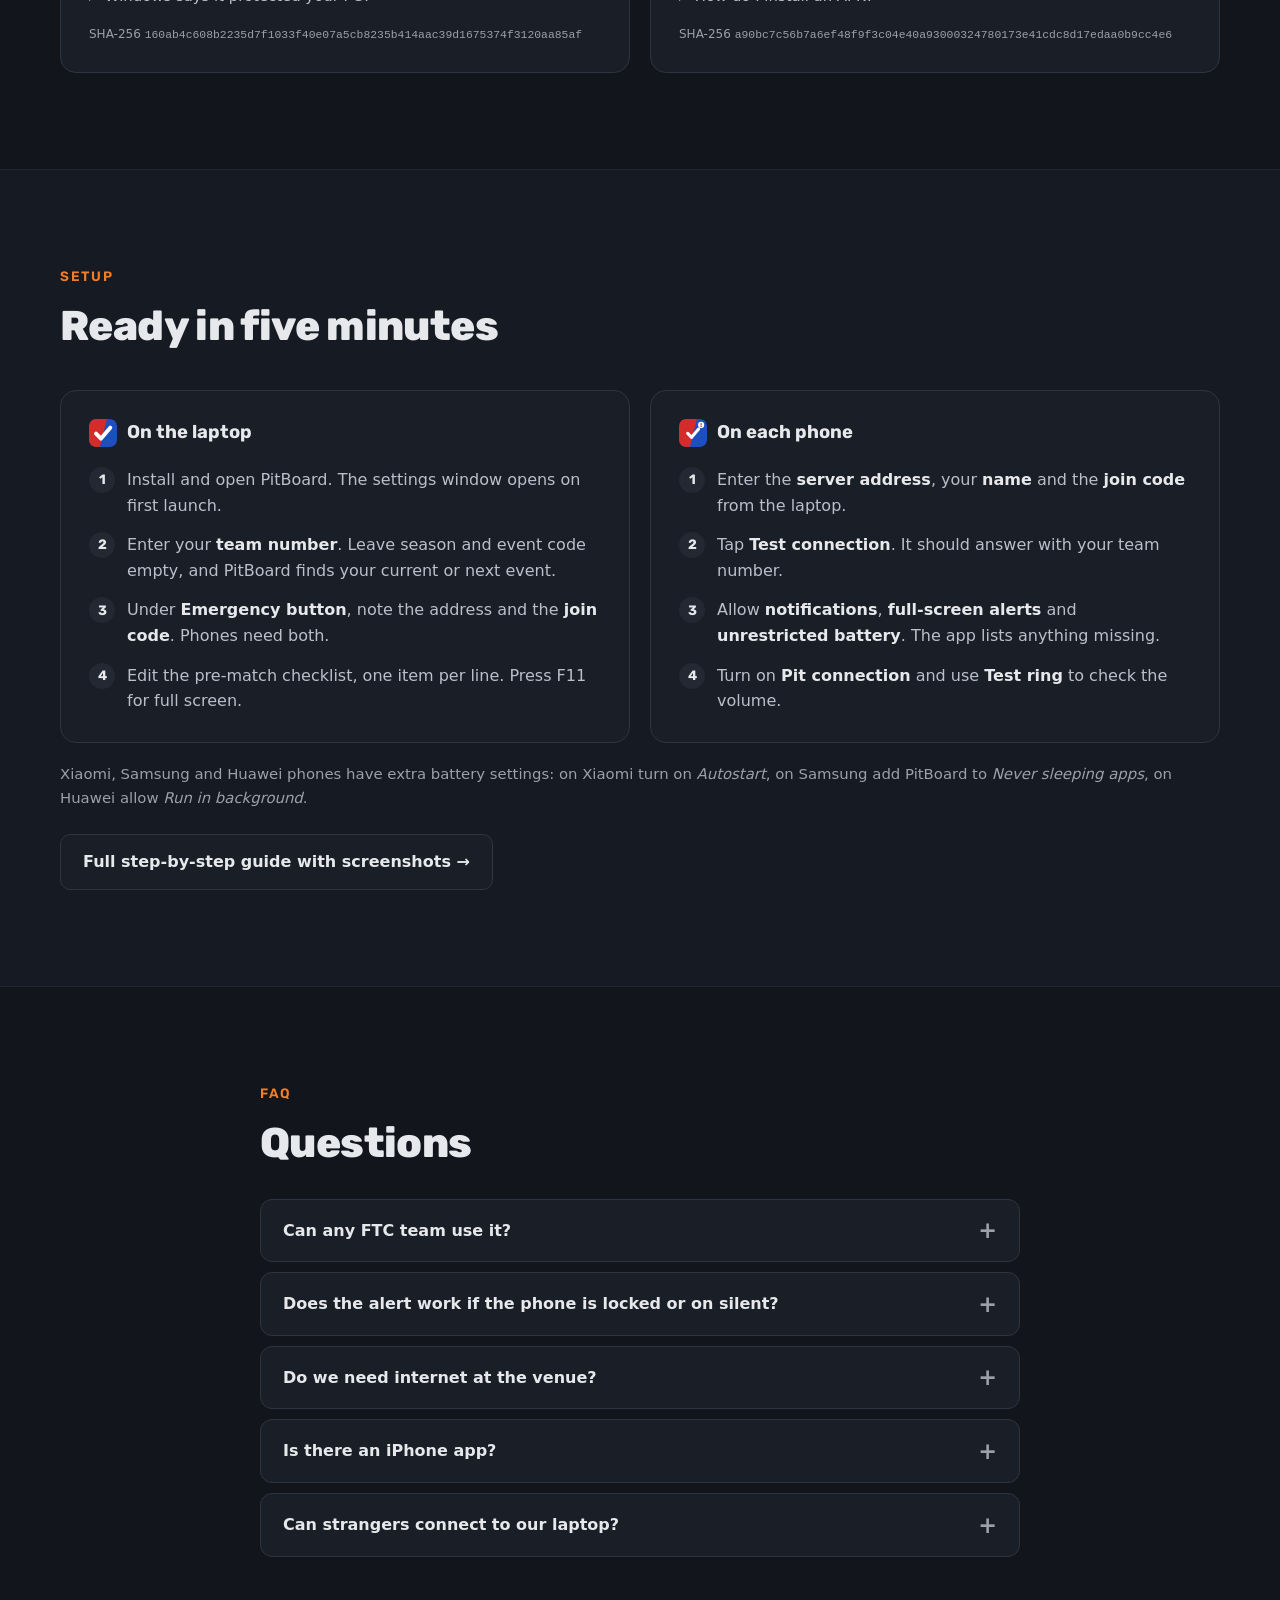
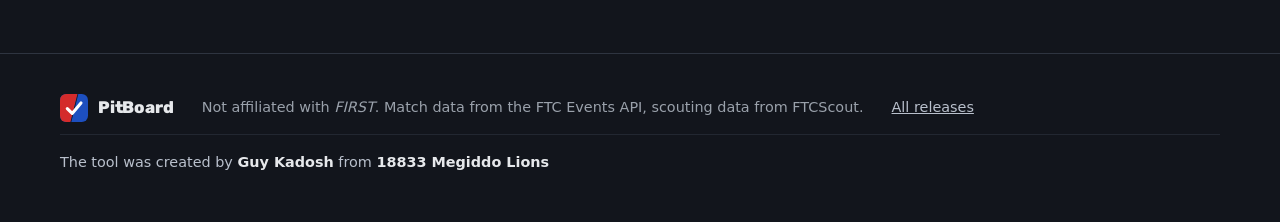
==== commit 01092fef: "Add a Suggest button that opens a Gmail draft with its own subject Its address and subject live in s" ====
--- a/index.html
+++ b/index.html
@@ -11,9 +11,9 @@
   <meta property="og:type" content="website" />
   <link rel="icon" href="assets/logo-mark.svg" type="image/svg+xml" />
   <link rel="preload" href="assets/fonts/rubik-latin.woff2" as="font" type="font/woff2" crossorigin />
-  <link rel="stylesheet" href="styles.css?v=8" />
+  <link rel="stylesheet" href="styles.css?v=10" />
   <script src="main.js?v=5" defer></script>
-  <script src="report.js?v=2" defer></script>
+  <script src="report.js?v=3" defer></script>
 </head>
 <body>
   <a class="skip" href="#main">Skip to content</a>
@@ -36,13 +36,17 @@
         <svg class="btn-icon" viewBox="0 0 24 24" aria-hidden="true"><path d="M6 2h9l5 5v13a2 2 0 0 1-2 2H6a2 2 0 0 1-2-2V4a2 2 0 0 1 2-2zm8 1.5V8h4.5zM8 12v2h8v-2zm0 4v2h8v-2z"/></svg>
         <span>Documentation</span>
       </a>
-      <a class="btn btn-small btn-updates" href="notify/" aria-label="Get update emails">
+      <a class="btn btn-small btn-updates" href="notify/" aria-label="Get update emails" title="Get update emails">
         <svg class="btn-icon" viewBox="0 0 24 24" aria-hidden="true"><path d="M12 22a2.5 2.5 0 0 0 2.45-2h-4.9A2.5 2.5 0 0 0 12 22zm7-6V11a7 7 0 0 0-5.5-6.84V3.5a1.5 1.5 0 0 0-3 0v.66A7 7 0 0 0 5 11v5l-2 2v1h18v-1z"/></svg>
         <span>Updates</span>
       </a>
-      <a class="btn btn-small btn-report" data-report href="https://mail.google.com/mail/u/0/?fs=1&amp;to=megiddo.lions@gmail.com&amp;su=bug+report+on+pitboard&amp;tf=cm" target="_blank" rel="noopener" aria-label="Report a bug by email">
+      <a class="btn btn-small btn-report" data-mail="report" href="https://mail.google.com/mail/u/0/?fs=1&amp;to=megiddo.lions@gmail.com&amp;su=bug+report+on+pitboard&amp;tf=cm" target="_blank" rel="noopener" aria-label="Report a bug by email" title="Report a bug by email">
         <svg class="btn-icon" viewBox="0 0 24 24" aria-hidden="true"><path d="M5 21V4h9l.4 2H20v10h-7l-.4-2H7v7z"/></svg>
         <span>Report</span>
+      </a>
+      <a class="btn btn-small btn-suggest" data-mail="suggestion" href="https://mail.google.com/mail/u/0/?fs=1&amp;to=megiddo.lions@gmail.com&amp;su=suggestion+for+pitboard&amp;tf=cm" target="_blank" rel="noopener" aria-label="Suggest an idea by email" title="Suggest an idea by email">
+        <svg class="btn-icon" viewBox="0 0 24 24" aria-hidden="true"><path d="M9 21h6v-1.5H9zm3-19a7 7 0 0 0-4 12.74V17a1 1 0 0 0 1 1h6a1 1 0 0 0 1-1v-2.26A7 7 0 0 0 12 2z"/></svg>
+        <span>Suggest</span>
       </a>
       <a class="btn btn-small btn-red" href="#download">Download</a>
     </div>
--- a/styles.css
+++ b/styles.css
@@ -426,18 +426,29 @@
 }
 
 @media (max-width: 420px) {
-  .nav .btn-small { padding: 8px 12px; }
+  .nav-inner { gap: 6px; }
+  .nav .btn-small { padding: 8px 10px; }
   .btn-docs .btn-icon { display: none; }
+  .nav .btn-report, .nav .btn-updates, .nav .btn-suggest { padding-inline: 8px; }
+}
+@media (max-width: 360px) {
+  /* the hero links to the docs too */
+  .nav .btn-docs { display: none; }
+  .nav .btn-docs + .btn { margin-left: auto; }
 }
 
 /* Report button */
-.btn-report, .btn-updates { gap: 8px; }
-.btn-report .btn-icon, .btn-updates .btn-icon { width: 16px; height: 16px; }
+.btn-report, .btn-updates, .btn-suggest { gap: 8px; }
+.btn-report .btn-icon, .btn-updates .btn-icon, .btn-suggest .btn-icon { width: 16px; height: 16px; }
 button.btn { cursor: pointer; font-family: inherit; color: var(--text); }
 
-@media (max-width: 720px) {
-  .btn-report span, .btn-updates span { display: none; }
-  .btn-report, .btn-updates { padding-inline: 10px; }
+@media (max-width: 1140px) {
+  .btn-report span, .btn-updates span, .btn-suggest span { display: none; }
+  .btn-report, .btn-updates, .btn-suggest { padding-inline: 10px; }
+}
+@media (max-width: 960px) {
+  .nav-links { display: none; }
+  .nav nav + .btn { margin-left: auto; }
 }
 @media (max-width: 420px) {
   .nav .brand span { display: none; }
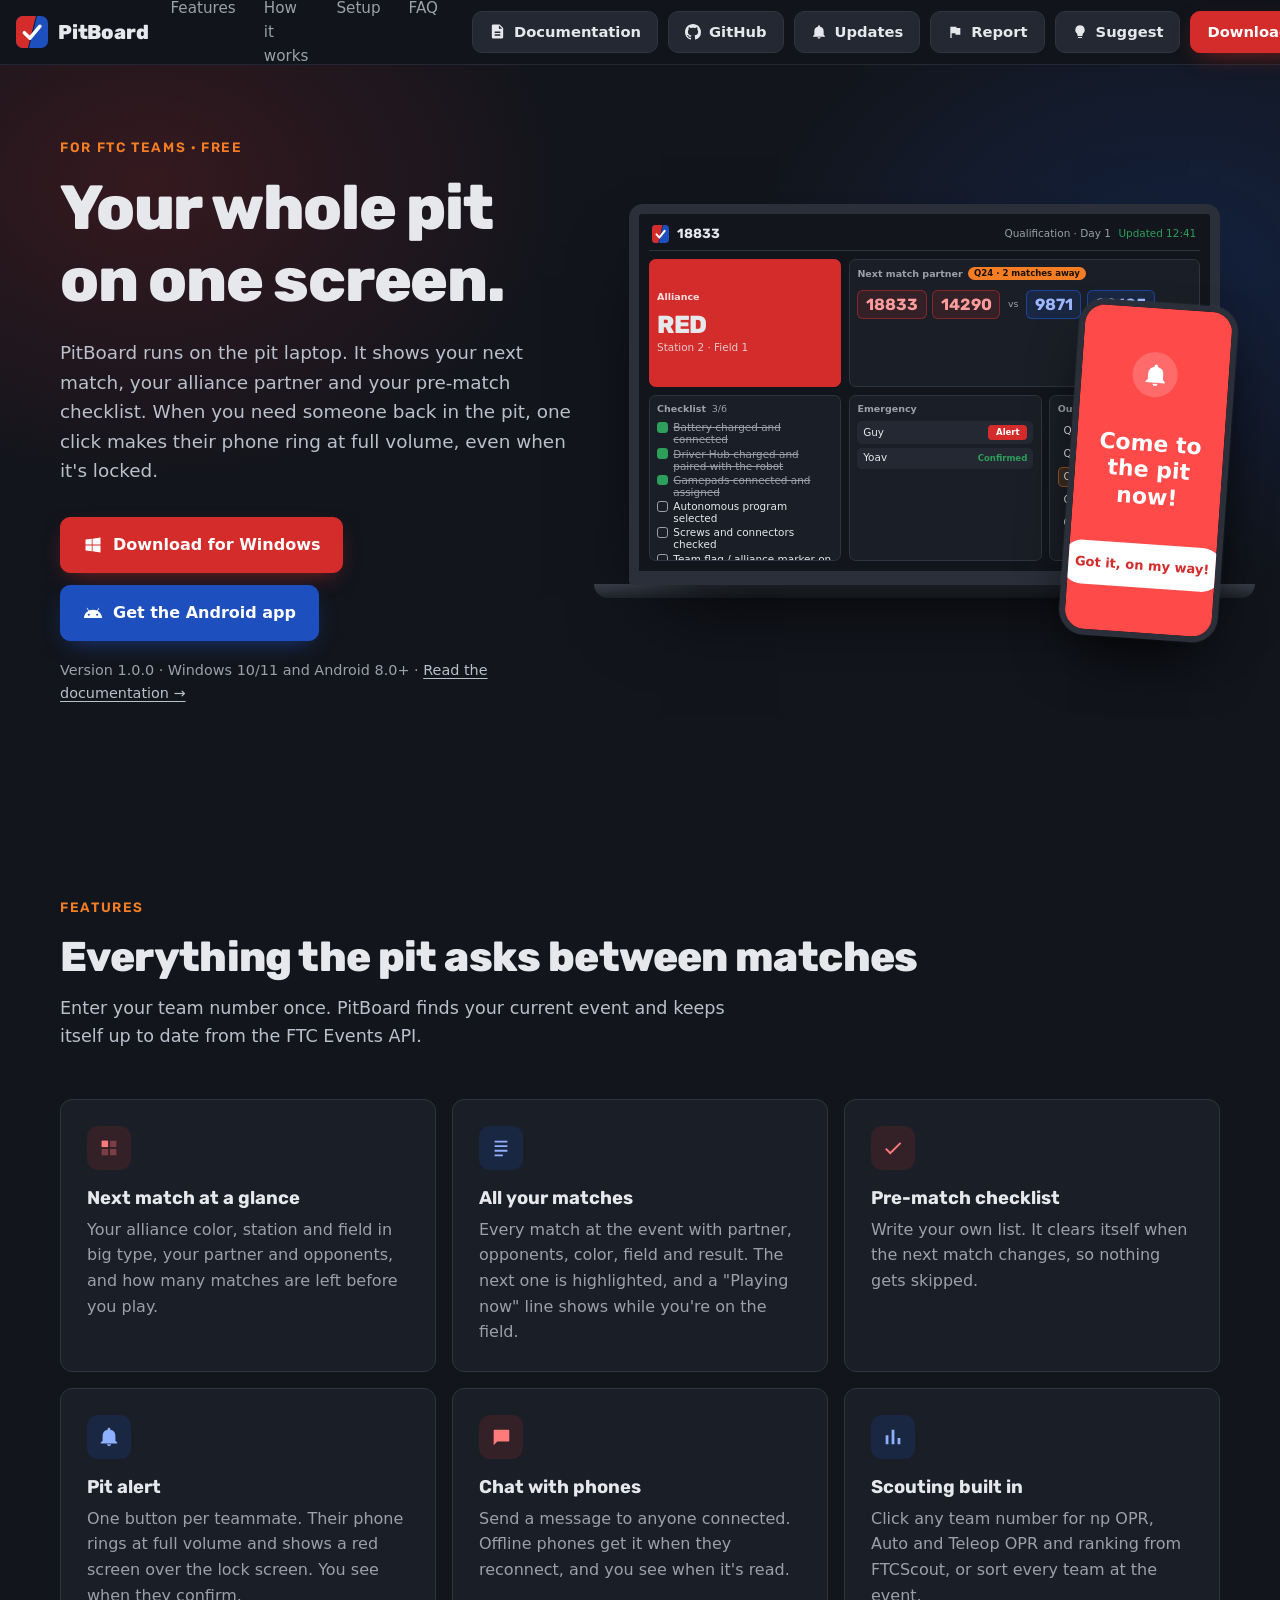
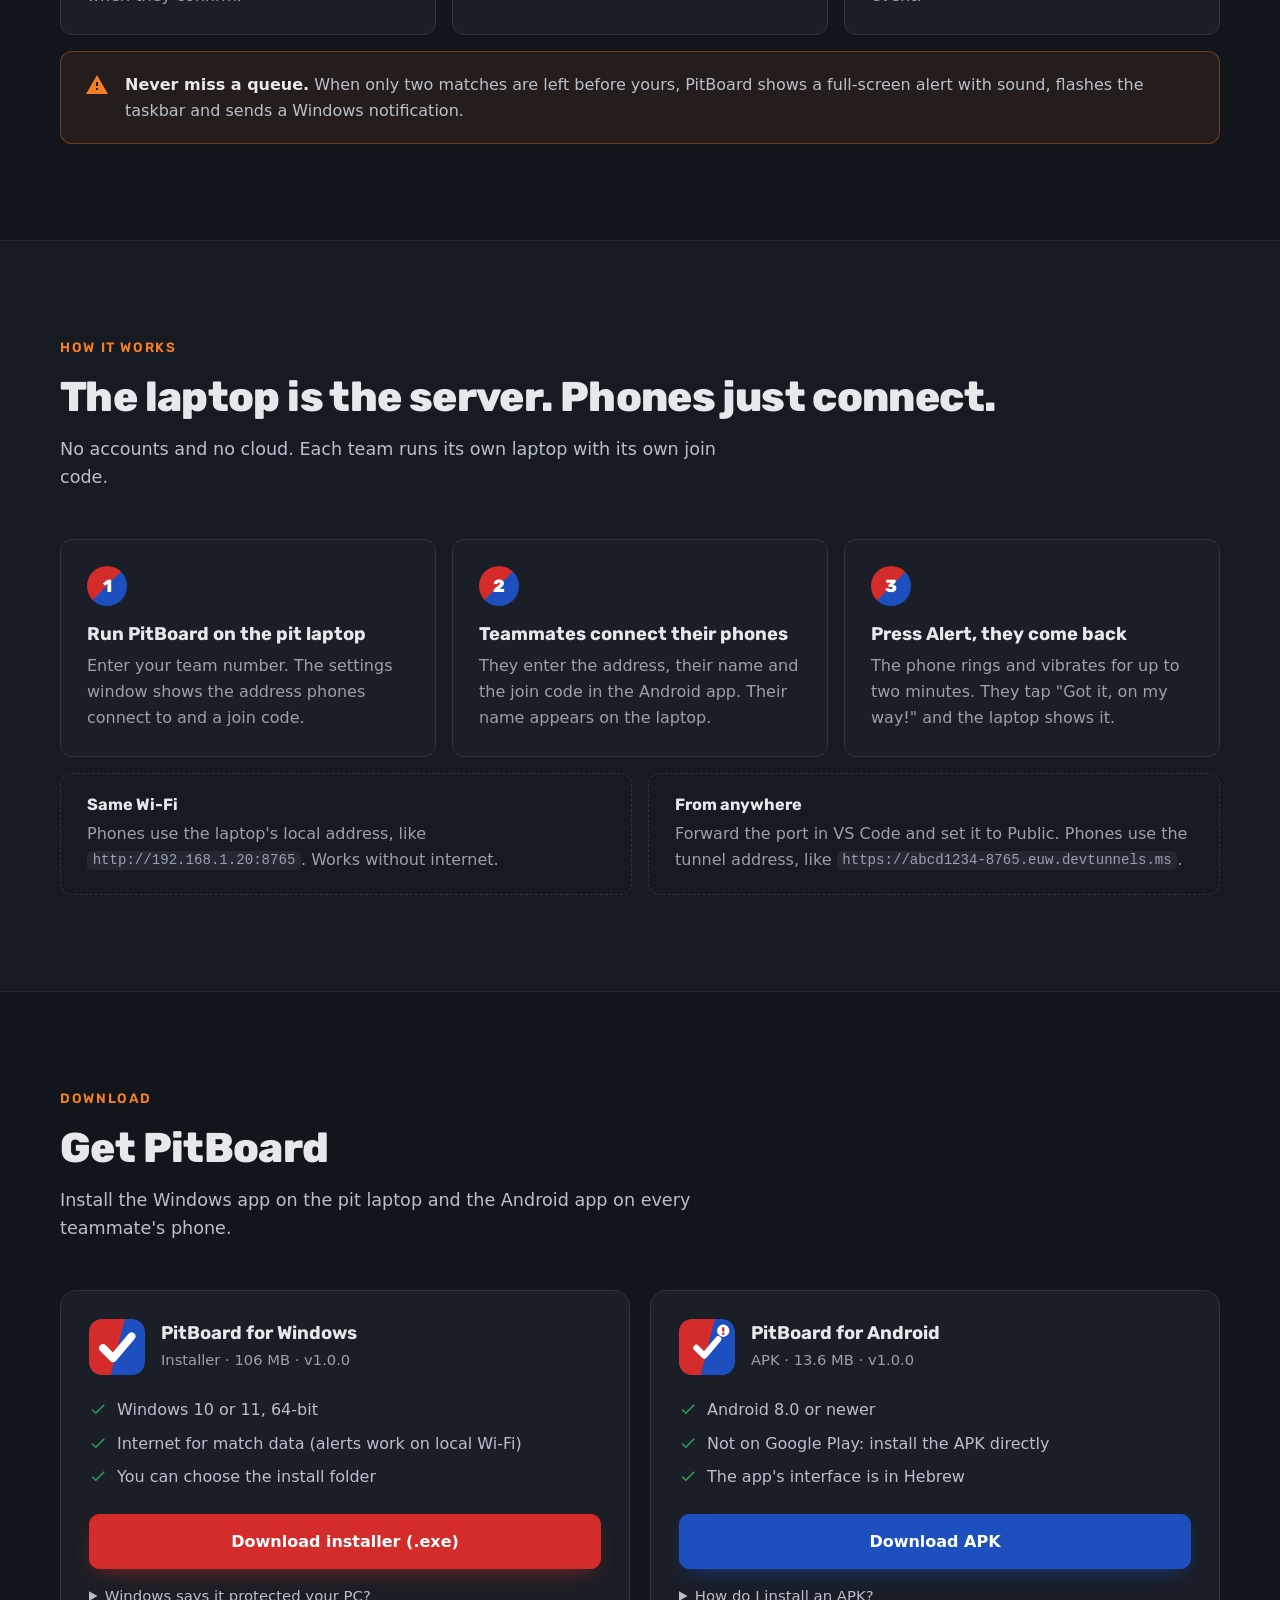
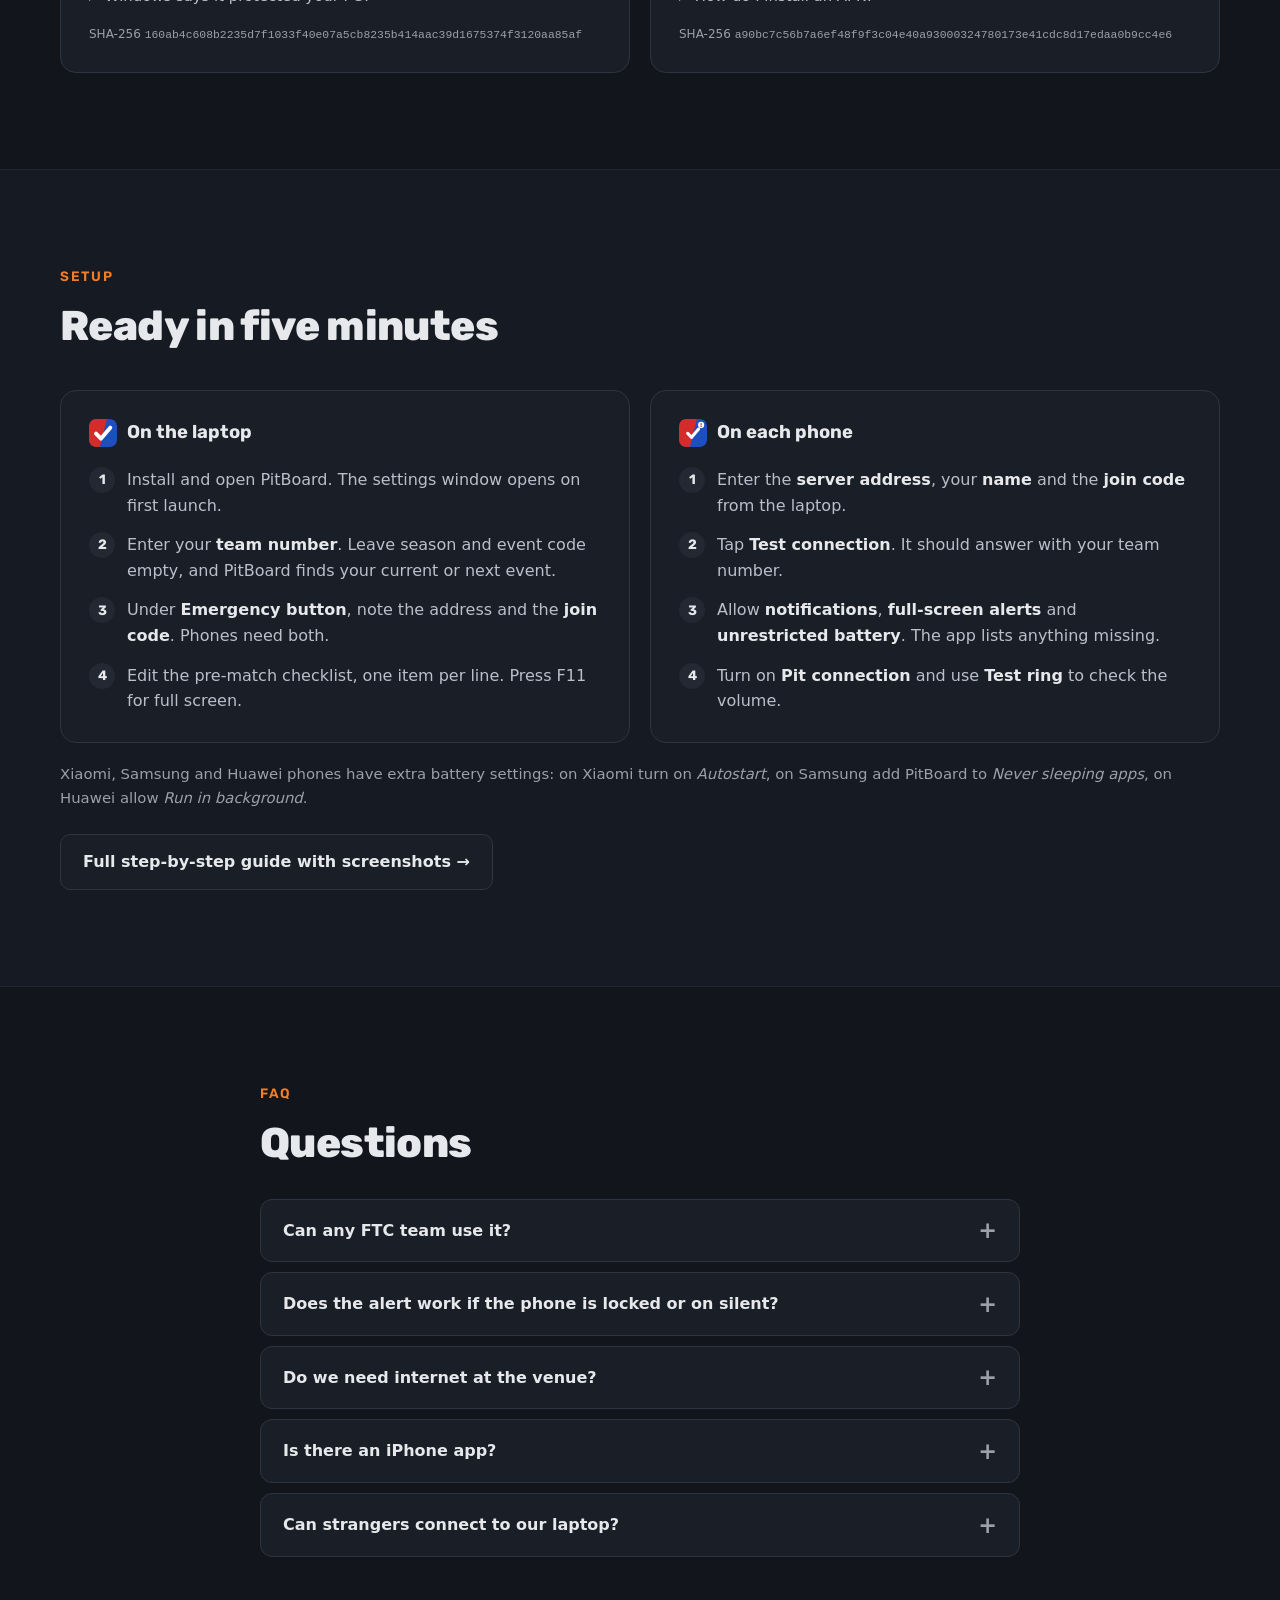
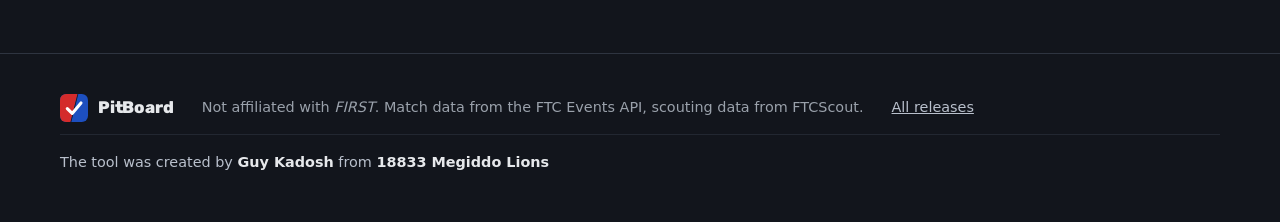
==== commit e965ae15: "Add a GitHub button linking to the PitBoard source Sits next to Documentation. The header is now a l" ====
--- a/index.html
+++ b/index.html
@@ -11,7 +11,7 @@
   <meta property="og:type" content="website" />
   <link rel="icon" href="assets/logo-mark.svg" type="image/svg+xml" />
   <link rel="preload" href="assets/fonts/rubik-latin.woff2" as="font" type="font/woff2" crossorigin />
-  <link rel="stylesheet" href="styles.css?v=10" />
+  <link rel="stylesheet" href="styles.css?v=11" />
   <script src="main.js?v=5" defer></script>
   <script src="report.js?v=3" defer></script>
 </head>
@@ -35,6 +35,10 @@
       <a class="btn btn-small btn-docs" href="docs/" aria-label="Documentation">
         <svg class="btn-icon" viewBox="0 0 24 24" aria-hidden="true"><path d="M6 2h9l5 5v13a2 2 0 0 1-2 2H6a2 2 0 0 1-2-2V4a2 2 0 0 1 2-2zm8 1.5V8h4.5zM8 12v2h8v-2zm0 4v2h8v-2z"/></svg>
         <span>Documentation</span>
+      </a>
+      <a class="btn btn-small btn-github" href="https://github.com/guyka2212/pitboard" target="_blank" rel="noopener" aria-label="PitBoard on GitHub" title="PitBoard on GitHub">
+        <svg class="btn-icon" viewBox="0 0 16 16" aria-hidden="true"><path d="M8 0C3.58 0 0 3.58 0 8c0 3.54 2.29 6.53 5.47 7.59.4.07.55-.17.55-.38 0-.19-.01-.82-.01-1.49-2.01.37-2.53-.49-2.69-.94-.09-.23-.48-.94-.82-1.13-.28-.15-.68-.52-.01-.53.63-.01 1.08.58 1.23.82.72 1.21 1.87.87 2.33.66.07-.52.28-.87.51-1.07-1.78-.2-3.64-.89-3.64-3.95 0-.87.31-1.59.82-2.15-.08-.2-.36-1.02.08-2.12 0 0 .67-.21 2.2.82.64-.18 1.32-.27 2-.27.68 0 1.36.09 2 .27 1.53-1.04 2.2-.82 2.2-.82.44 1.1.16 1.92.08 2.12.51.56.82 1.27.82 2.15 0 3.07-1.87 3.75-3.65 3.95.29.25.54.73.54 1.48 0 1.07-.01 1.93-.01 2.2 0 .21.15.46.55.38A8.013 8.013 0 0 0 16 8c0-4.42-3.58-8-8-8z"/></svg>
+        <span>GitHub</span>
       </a>
       <a class="btn btn-small btn-updates" href="notify/" aria-label="Get update emails" title="Get update emails">
         <svg class="btn-icon" viewBox="0 0 24 24" aria-hidden="true"><path d="M12 22a2.5 2.5 0 0 0 2.45-2h-4.9A2.5 2.5 0 0 0 12 22zm7-6V11a7 7 0 0 0-5.5-6.84V3.5a1.5 1.5 0 0 0-3 0v.66A7 7 0 0 0 5 11v5l-2 2v1h18v-1z"/></svg>
--- a/styles.css
+++ b/styles.css
@@ -404,10 +404,6 @@
 }
 
 @media (max-width: 720px) {
-  .nav-links { display: none; }
-  .nav nav + .btn { margin-left: auto; }
-  .btn-docs span { display: none; }
-  .btn-docs::after { content: 'Docs'; }
   .section { padding: 72px 0; }
   .features, .network, .downloads, .setup { grid-template-columns: 1fr; }
   .hero-actions .btn { flex: 1 1 100%; }
@@ -425,31 +421,39 @@
   .btn, .feature { transition: none; }
 }
 
+
+/* Header buttons. As the screen narrows they give up space in this order:
+   mail/updates labels, the text links, the GitHub label, the wordmark, the Docs label, the Docs button. */
+.nav .wrap { width: min(1320px, 100% - 32px); }
+.btn-github, .btn-report, .btn-updates, .btn-suggest { gap: 8px; }
+.btn-github .btn-icon, .btn-report .btn-icon, .btn-updates .btn-icon, .btn-suggest .btn-icon { width: 16px; height: 16px; }
+button.btn { cursor: pointer; font-family: inherit; color: var(--text); }
+
+@media (max-width: 1240px) {
+  .btn-report span, .btn-updates span, .btn-suggest span { display: none; }
+  .btn-report, .btn-updates, .btn-suggest { padding-inline: 10px; }
+}
+@media (max-width: 1040px) {
+  .nav-links { display: none; }
+  .nav nav + .btn { margin-left: auto; }
+}
+@media (max-width: 720px) {
+  .btn-github span { display: none; }
+  .btn-github { padding-inline: 10px; }
+  .btn-docs span { display: none; }
+  .btn-docs::after { content: 'Docs'; }
+}
+@media (max-width: 560px) {
+  .nav .brand span { display: none; }
+}
 @media (max-width: 420px) {
   .nav-inner { gap: 6px; }
   .nav .btn-small { padding: 8px 10px; }
-  .btn-docs .btn-icon { display: none; }
-  .nav .btn-report, .nav .btn-updates, .nav .btn-suggest { padding-inline: 8px; }
+  .btn-docs::after { content: none; }
+  .nav .btn-docs, .nav .btn-github, .nav .btn-report, .nav .btn-updates, .nav .btn-suggest { padding-inline: 8px; }
 }
 @media (max-width: 360px) {
   /* the hero links to the docs too */
   .nav .btn-docs { display: none; }
   .nav .btn-docs + .btn { margin-left: auto; }
 }
-
-/* Report button */
-.btn-report, .btn-updates, .btn-suggest { gap: 8px; }
-.btn-report .btn-icon, .btn-updates .btn-icon, .btn-suggest .btn-icon { width: 16px; height: 16px; }
-button.btn { cursor: pointer; font-family: inherit; color: var(--text); }
-
-@media (max-width: 1140px) {
-  .btn-report span, .btn-updates span, .btn-suggest span { display: none; }
-  .btn-report, .btn-updates, .btn-suggest { padding-inline: 10px; }
-}
-@media (max-width: 960px) {
-  .nav-links { display: none; }
-  .nav nav + .btn { margin-left: auto; }
-}
-@media (max-width: 420px) {
-  .nav .brand span { display: none; }
-}
